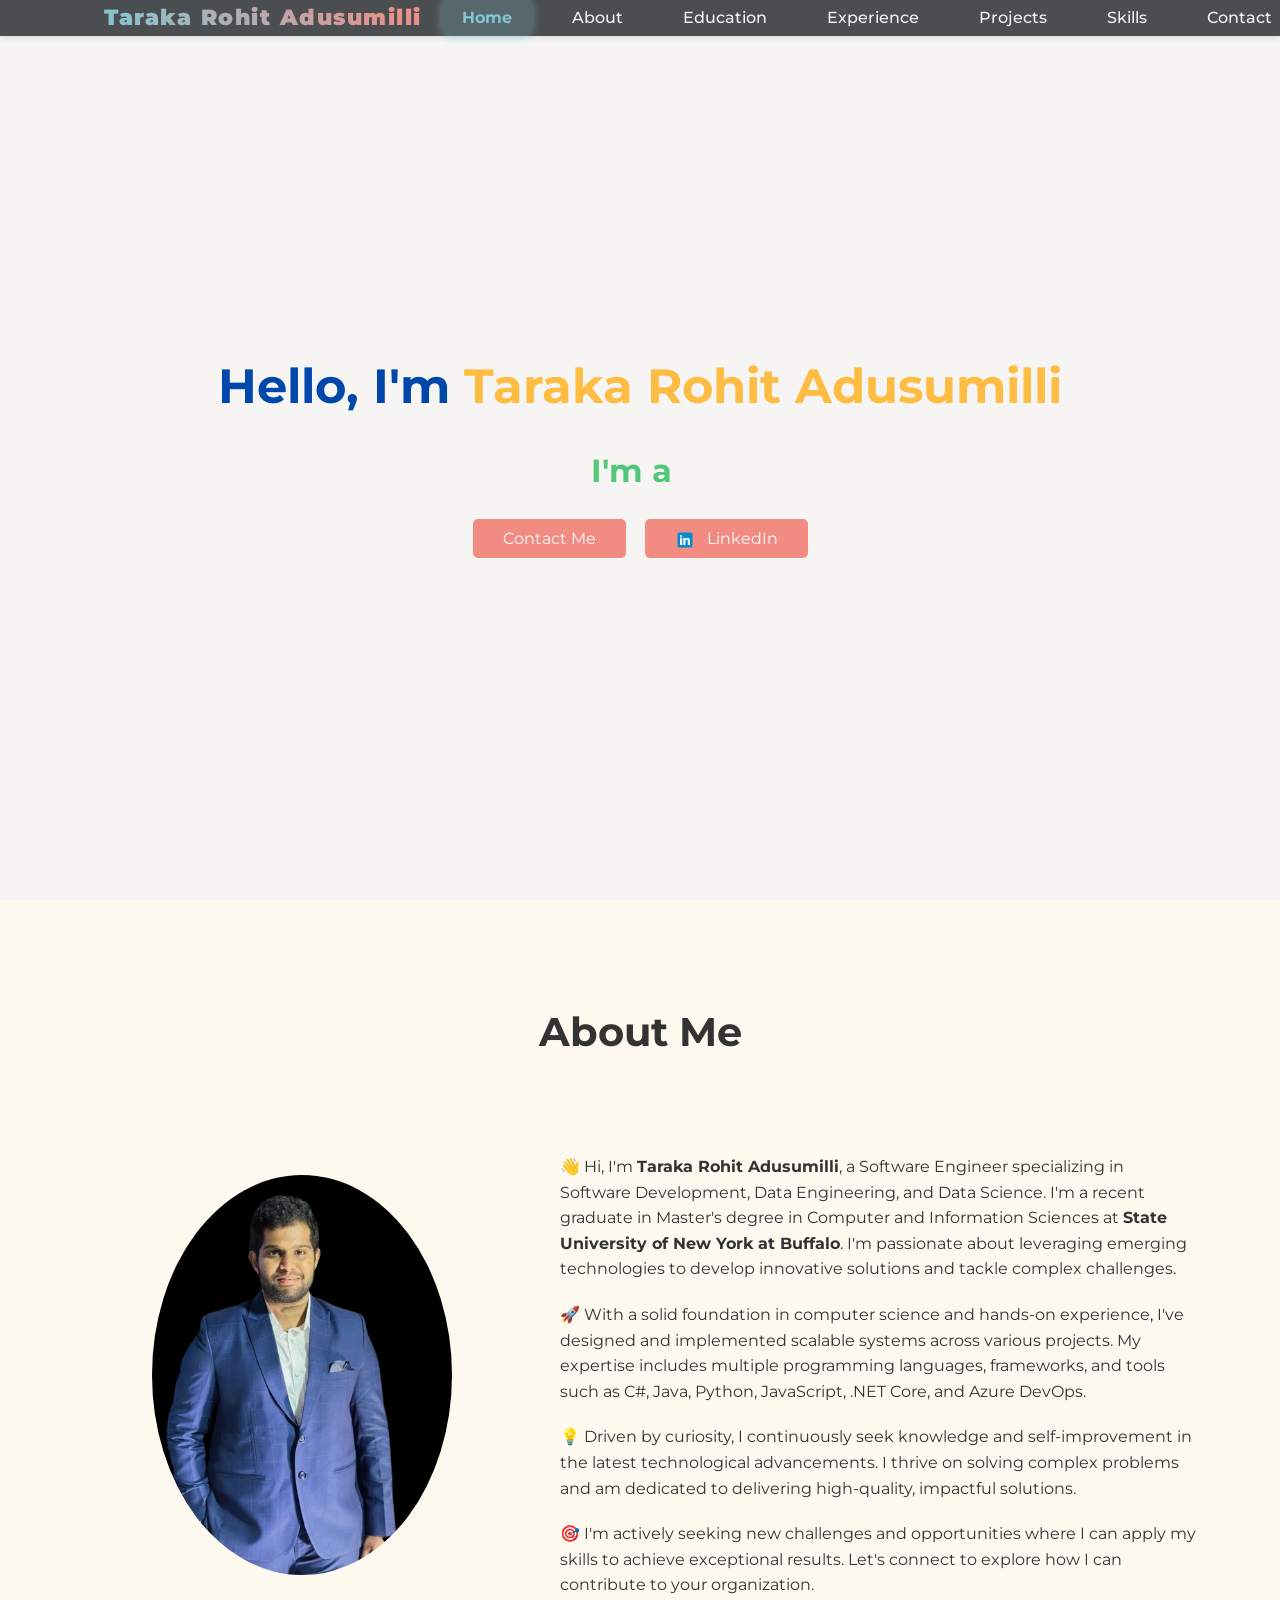
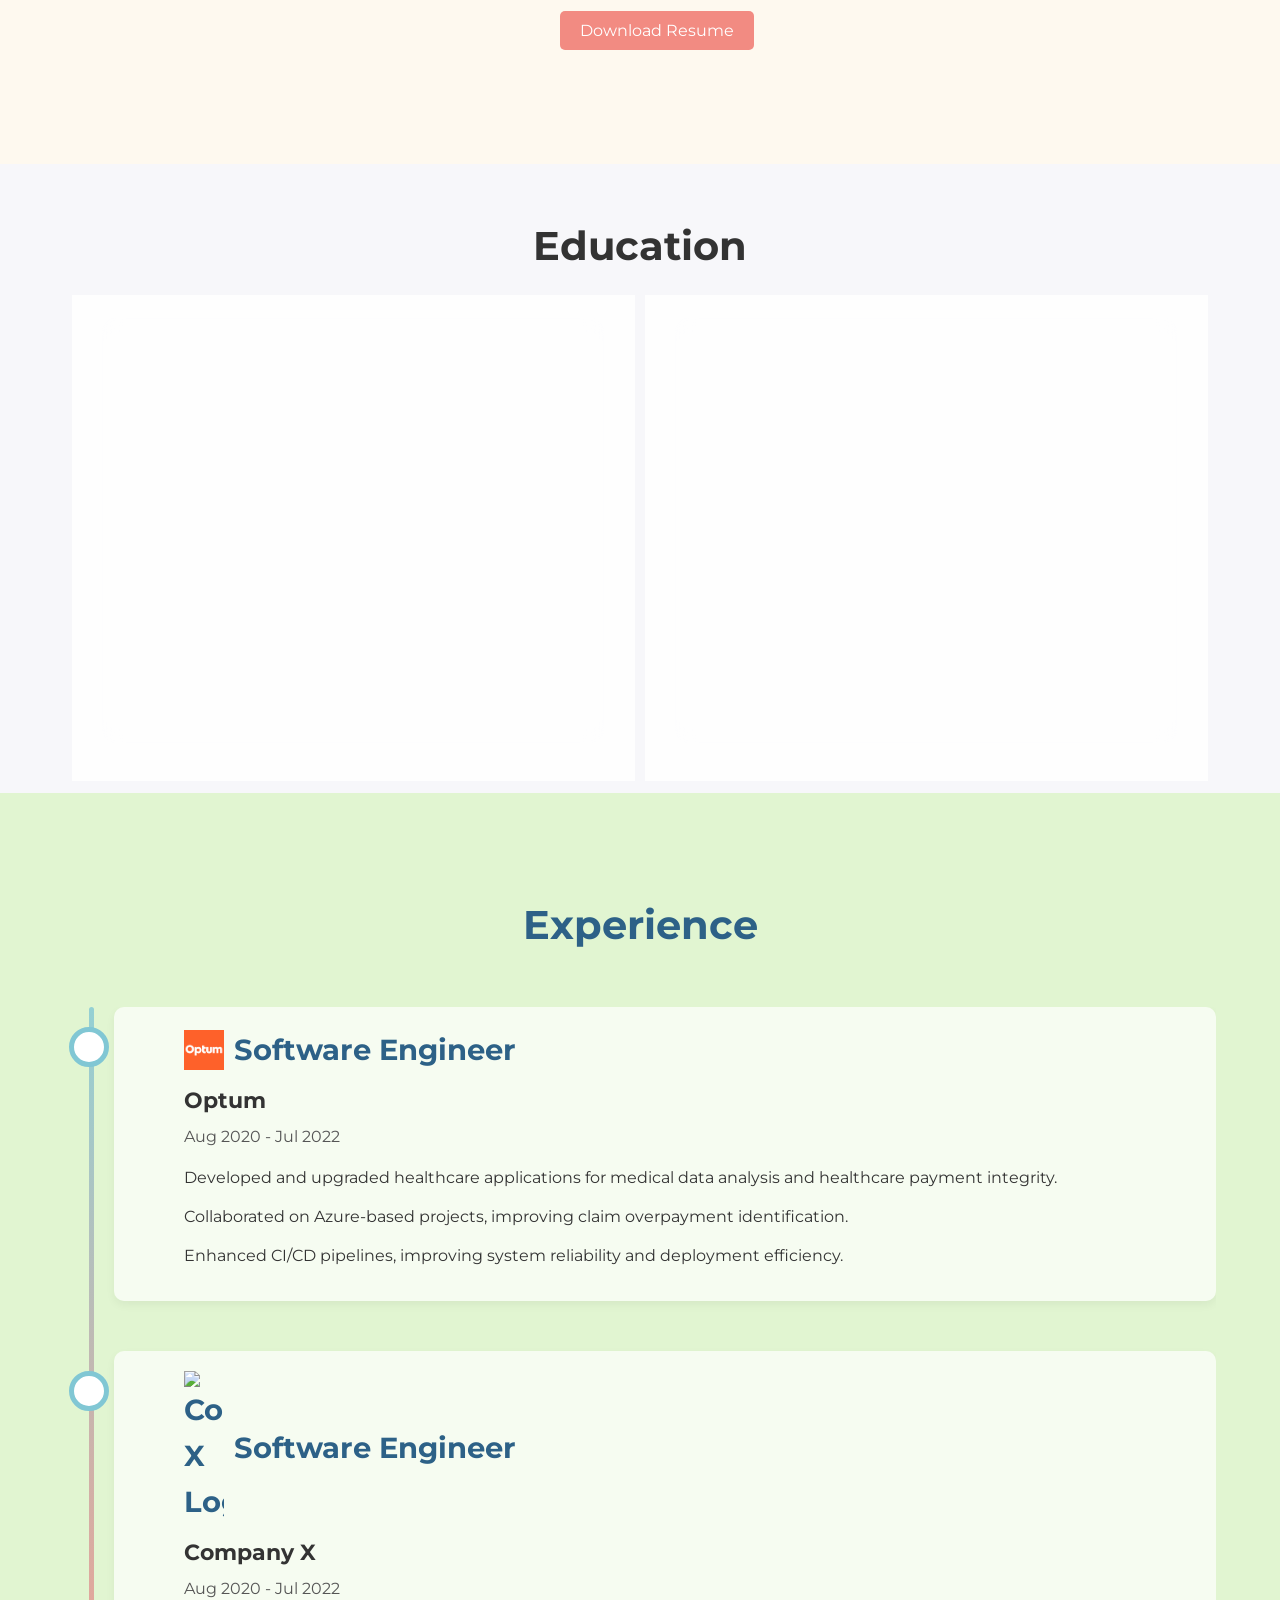
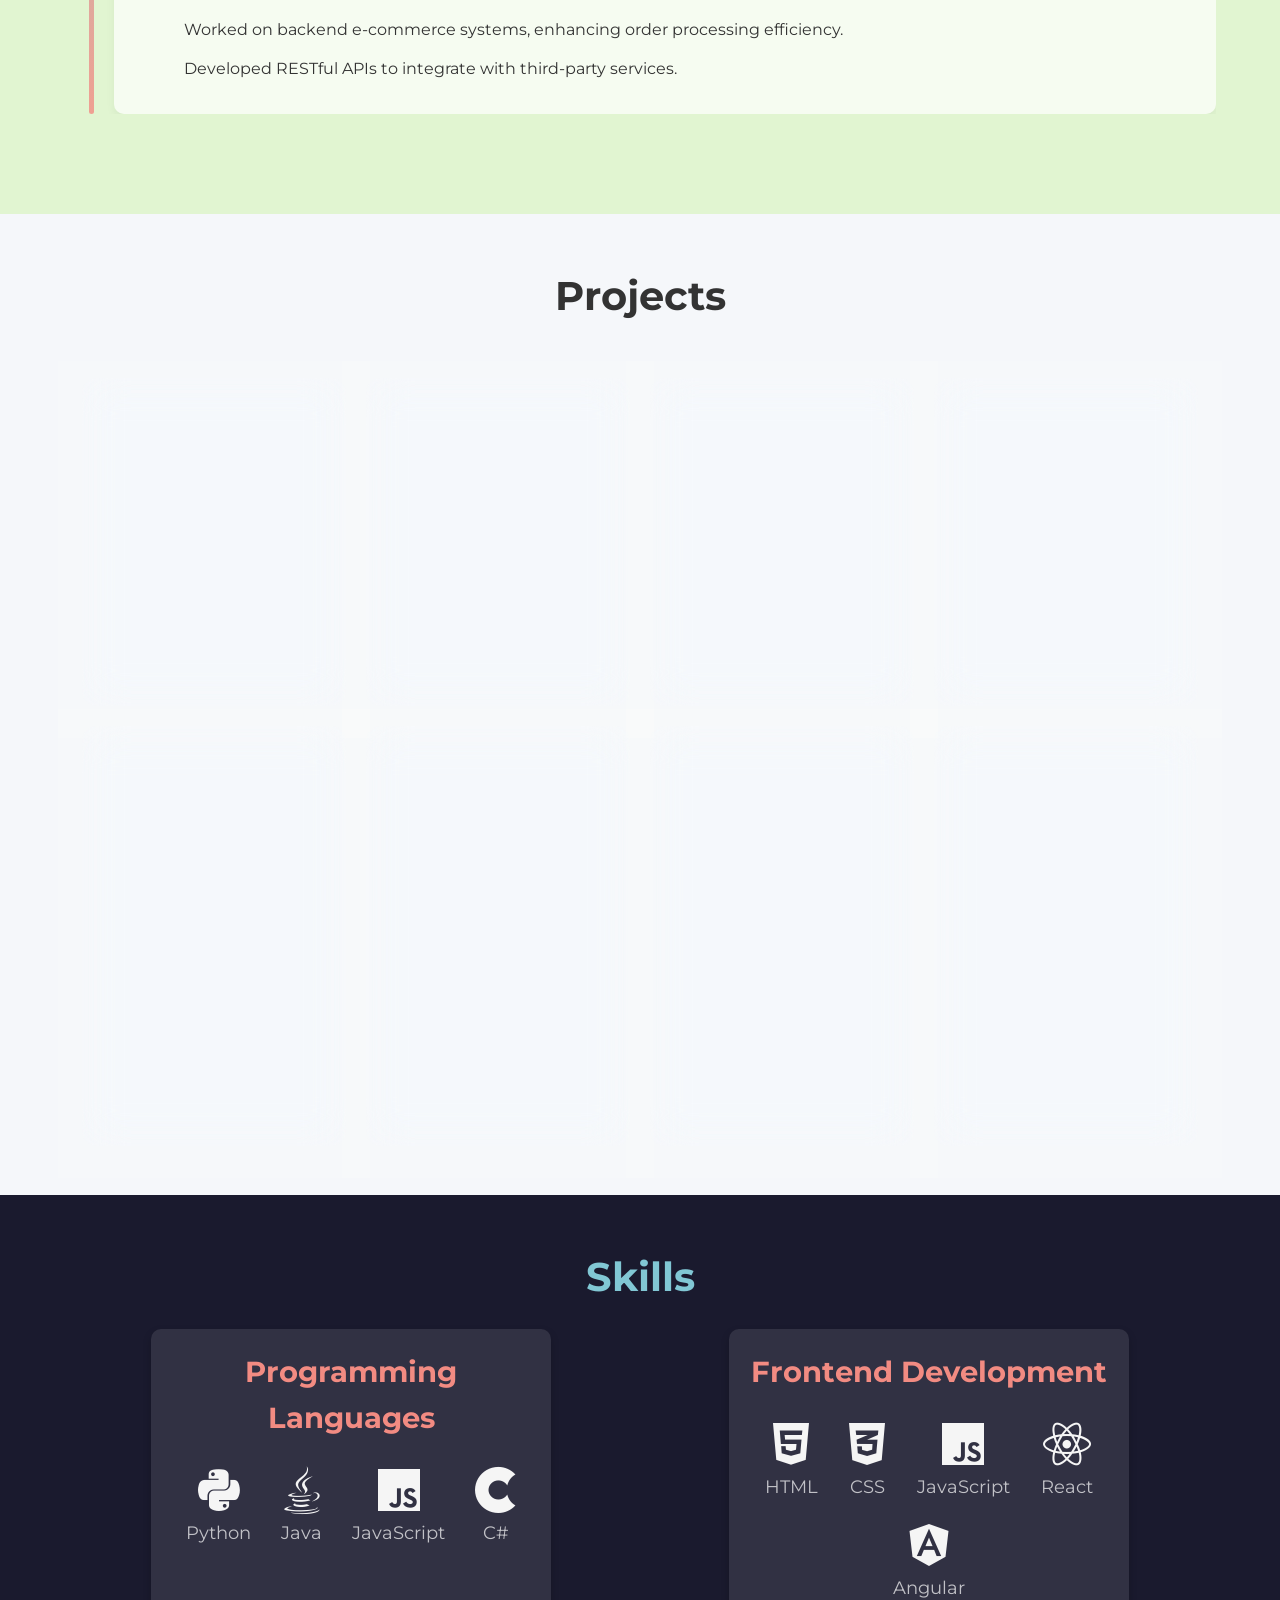
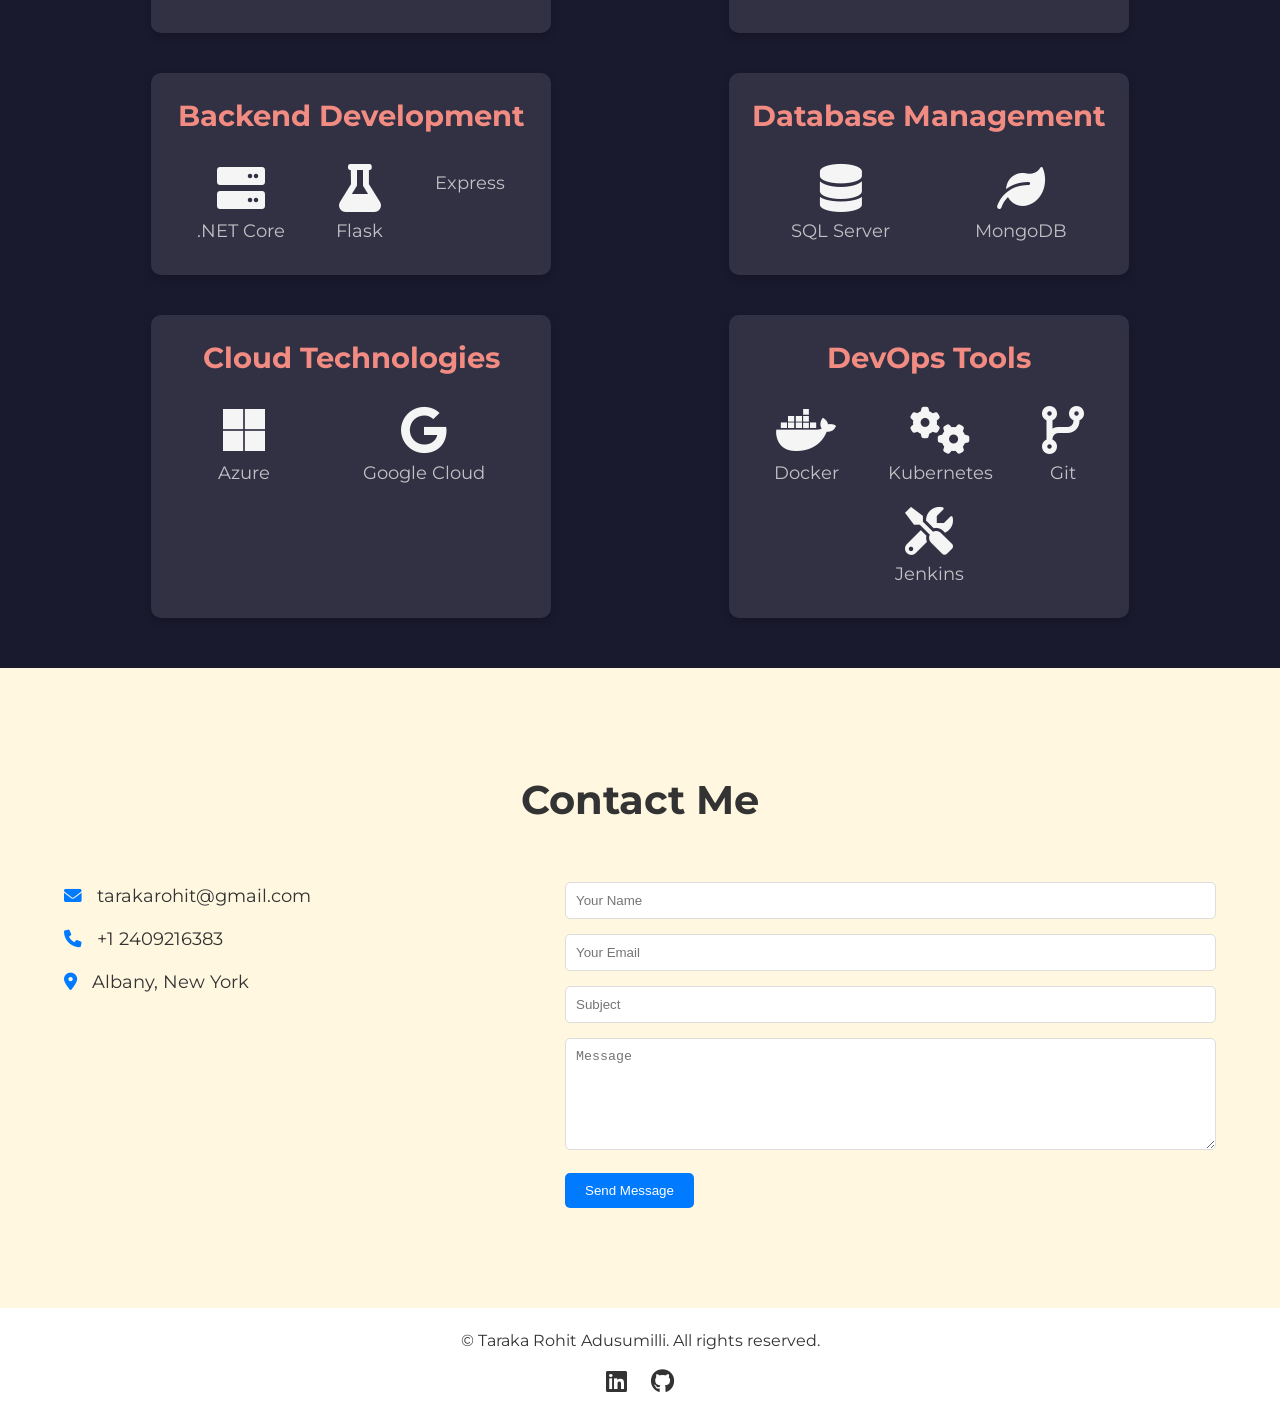
==== index.html @ ed46fe99 "Portfolio Initial Push Contains basic html, css, js files for static portfolio website." ====
<!DOCTYPE html>
<html lang="en">

<head>
    <meta charset="UTF-8">
    <link rel="icon" href="images/header.png" />
    <title>Taraka Rohit Adusumilli - Portfolio</title>
    <meta name="viewport" content="width=device-width, initial-scale=1.0">
    <!-- Google Fonts -->
    <link href="https://fonts.googleapis.com/css?family=Montserrat:400,500,700&display=swap" rel="stylesheet">
    <!-- Icons -->
    <link rel="stylesheet" href="https://cdnjs.cloudflare.com/ajax/libs/font-awesome/6.0.0/css/all.min.css">
    <!-- Custom CSS -->
    <link rel="stylesheet" href="css/styles.css">
</head>

<body>

    <!-- Navigation Bar -->
    <nav>
        <div class="container">
            <div class="logo">
                <a href="#">Taraka Rohit Adusumilli</a>
            </div>
            <ul class="nav-links">
                <li><a href="#hero">Home</a></li>
                <li><a href="#about">About</a></li>
                <li><a href="#education">Education</a></li> <!-- Added Education link -->
                <li><a href="#experience">Experience</a></li>
                <li><a href="#projects">Projects</a></li>
                <li><a href="#skills">Skills</a></li>
                <li><a href="#contact">Contact</a></li>
            </ul>
            <div class="burger">
                <div class="line1"></div>
                <div class="line2"></div>
                <div class="line3"></div>
            </div>
        </div>
    </nav>

    <!-- Hero Section -->
    <section id="hero">
        <div class="hero-container">
            <h1>Hello, I'm <span>Taraka Rohit Adusumilli</span></h1>
            <h2>I'm a <span class="typed-text"></span><span class="cursor">&nbsp;</span></h2>
            <a href="#contact" class="btn">Contact Me</a>
            <a href="https://www.linkedin.com/in/tarakarohit" target="_blank" class="btn linkedin-btn">
                <img src="images/linkedin.png" alt="LinkedIn" class="linkedin-logo"> LinkedIn
            </a>
        </div>
    </section>


    <!-- About Section -->
    <section id="about">
        <div class="container">
            <h3>About Me</h3>
            <div class="about-content">
                <div class="about-image">
                    <img src="images/me.png" alt="Your Photo">
                </div>
                <div class="about-text">
                    <p>
                    <p>
                        👋 Hi, I'm <strong>Taraka Rohit Adusumilli</strong>, a Software Engineer specializing in
                        Software Development, Data Engineering, and Data Science. I'm a recent graduate in Master's
                        degree in Computer and Information Sciences at <strong>State University of New York at
                            Buffalo</strong>. I'm passionate
                        about leveraging emerging technologies to develop innovative solutions and tackle complex
                        challenges.
                    </p>
                    <p>
                        🚀 With a solid foundation in computer science and hands-on experience, I've designed and
                        implemented scalable systems across various projects. My expertise includes multiple programming
                        languages, frameworks, and tools such as C#, Java, Python, JavaScript, .NET Core, and Azure
                        DevOps.
                    </p>
                    <p>
                        💡 Driven by curiosity, I continuously seek knowledge and self-improvement in the latest
                        technological advancements. I thrive on solving complex problems and am dedicated to delivering
                        high-quality, impactful solutions.
                    </p>
                    <p>
                        🎯 I'm actively seeking new challenges and opportunities where I can apply my skills to achieve
                        exceptional results. Let's connect to explore how I can contribute to your organization.
                    </p>
                    </p>
                    <a href="images/TRA_Resume.pdf" class="btn" download>Download Resume</a>
                </div>
            </div>
        </div>
    </section>



    <!-- Education Section -->
    <section id="education">
        <div class="container">
            <h3>Education</h3>
            <div class="education-grid">
                <!-- University at Buffalo -->
                <div class="education-item">
                    <img src="images/UB_logo.png" alt="University at Buffalo Logo" class="education-logo">
                    <div class="education-info">
                        <h4>Master of Science - MS, Computer and Information Science</h4>
                        <h5>University at Buffalo</h5>
                        <span class="education-date">Aug 2022 - Feb 2024</span>
                        <p>Grade: 3.52/4 CGPA</p>
                        <ul class="coursework">
                            <li>💻 Operating Systems</li>
                            <li>🔍 Algorithms Analysis and Design</li>
                            <li>📊 Information Retrieval</li>
                            <li>☁️ Data Intensive Computing</li>
                            <li>🔗 Blockchain Application Development</li>
                            <li>🤖 Machine Learning</li>
                        </ul>
                    </div>
                </div>

                <!-- Jawaharlal Nehru Technological University -->
                <div class="education-item">
                    <img src="images/JNTUH_logo.png" alt="JNTUH Logo" class="education-logo">
                    <div class="education-info">
                        <h4>Bachelor of Technology - BTech, Computer Science</h4>
                        <h5>Jawaharlal Nehru Technological University</h5>
                        <span class="education-date">2016 - 2020</span>
                        <p>Grade: 8.04/10 CGPA</p>
                        <ul class="coursework">
                            <li>💻 Computer Programming</li>
                            <li>🔄 Data Structures and Algorithms</li>
                            <li>🌐 Computer Networks</li>
                            <li>💾 Operating Systems</li>
                            <li>☁️ Cloud Application Development</li>
                            <li>🤖 Machine Learning</li>
                        </ul>
                    </div>
                </div>
            </div>
        </div>
    </section>



    <!-- Experience Section -->
    <section id="experience">
        <div class="container">
            <h3>Experience</h3>
            <div class="experience-timeline">
                <!-- Experience 1 -->
                <div class="experience-item">
                    <div class="experience-content">
                        <h4>
                            <img src="images/optum.png" alt="Optum Logo" class="company-logo"> Software Engineer
                        </h4>
                        <h5>Optum</h5>
                        <span class="date">Aug 2020 - Jul 2022</span>
                        <ul class="experience-details">
                            <li>Developed and upgraded healthcare applications for medical data analysis and healthcare
                                payment integrity.</li>
                            <li>Collaborated on Azure-based projects, improving claim overpayment identification.</li>
                            <li>Enhanced CI/CD pipelines, improving system reliability and deployment efficiency.</li>
                        </ul>
                    </div>
                </div>

                <!-- Experience 2 -->
                <div class="experience-item">
                    <div class="experience-content">
                        <h4>
                            <img src="path-to-companyx-logo.png" alt="Company X Logo" class="company-logo"> Software
                            Engineer
                        </h4>
                        <h5>Company X</h5>
                        <span class="date">Aug 2020 - Jul 2022</span>
                        <ul class="experience-details">
                            <li>Worked on backend e-commerce systems, enhancing order processing efficiency.</li>
                            <li>Developed RESTful APIs to integrate with third-party services.</li>
                        </ul>
                    </div>
                </div>

                <!-- Add more experience items as needed -->
            </div>
        </div>
    </section>







    <!-- Projects Section -->
    <section id="projects">
        <div class="container">
            <h3>Projects</h3>
            <div class="projects-grid">
                <!-- Project Card 1 -->
                <div class="project-card">
                    <div class="project-content">
                        <h4>Photo Editor Web Application</h4>
                        <p class="tech-stack">React · Django REST · Kubernetes · Image Processing</p>
                        <a href="#" class="btn read-more-btn" data-project="project1">Read More</a>
                    </div>
                </div>

                <!-- Project Card 2 -->
                <div class="project-card">
                    <div class="project-content">
                        <h4>US Accidents Dataset Analysis</h4>
                        <p class="tech-stack">Hadoop · MapReduce · Machine Learning · Data Analysis</p>
                        <a href="#" class="btn read-more-btn" data-project="project2">Read More</a>
                    </div>
                </div>

                <!-- Project Card 3 -->
                <div class="project-card">
                    <div class="project-content">
                        <h4>Trademark Secure</h4>
                        <p class="tech-stack">Solidity · Ethereum · Blockchain · MongoDB</p>
                        <a href="#" class="btn read-more-btn" data-project="project3">Read More</a>
                    </div>
                </div>

                <!-- Project Card 4 -->
                <div class="project-card">
                    <div class="project-content">
                        <h4>Load It Up E-commerce Store</h4>
                        <p class="tech-stack">Angular · Django · PostgreSQL · Full-Stack</p>
                        <a href="#" class="btn read-more-btn" data-project="project4">Read More</a>
                    </div>
                </div>

                <!-- Project Card 5 -->
                <div class="project-card">
                    <div class="project-content">
                        <h4>Pintos Operating System Enhancment</h4>
                        <p class="tech-stack">C/C++ · Unix · Priority Scheduling · Threads</p>
                        <a href="#" class="btn read-more-btn" data-project="project5">Read More</a>
                    </div>
                </div>

                <!-- Project Card 6 -->
                <div class="project-card">
                    <div class="project-content">
                        <h4>Multi Topic Information Retrieval Chat Bot</h4>
                        <p class="tech-stack">NLP · Machine Learning · Apache Solr · GCP</p>
                        <a href="#" class="btn read-more-btn" data-project="project6">Read More</a>
                    </div>
                </div>

                <!-- Project Card 7 -->
                <div class="project-card">
                    <div class="project-content">
                        <h4>Prediction of Lung Disease (Pneumonia) using Deep Learning</h4>
                        <p class="tech-stack">Machine Learning · Python · VGG 16 · Tensorflow</p>
                        <a href="#" class="btn read-more-btn" data-project="project7">Read More</a>
                    </div>
                </div>

                <!-- Project Card 8 -->
                <div class="project-card">
                    <div class="project-content">
                        <h4>Smart Door Unlocking System Using Googele Assistant</h4>
                        <p class="tech-stack">IoT · Node MCU · Home Automation · Microcontroller</p>
                        <a href="#" class="btn read-more-btn" data-project="project8">Read More</a>
                    </div>
                </div>

                <!-- Add more project cards as needed -->
            </div>
        </div>
    </section>

    <!-- Modal Section -->
    <div id="modal-container">
        <!-- Modal for Project 1 -->
        <div class="modal" id="project1">
            <div class="modal-content">
                <span class="close-btn">&times;</span>
                <h2>Photo Editor Web Application</h2>
                <p><strong>Duration:</strong> August 2023 - December 2023<br>
                    <strong>Associated with:</strong> University at Buffalo
                </p>

                <h3>Project Overview</h3>
                <p>The Photo Editor Web Application is a comprehensive, user-focused platform designed for digital image
                    enhancement and manipulation. This web-based tool caters to a wide range of users, including amateur
                    photographers, professional designers, students, and businesses, offering powerful editing
                    capabilities that
                    fit various needs.</p>

                <h3>Key Features:</h3>
                <ul>
                    <li><strong>🛂 Advanced Passport Photo Creation:</strong> A standout feature that includes an option
                        to toggle
                        'apply white background' for official photo standards. It supports multiple country-specific
                        image
                        cropping and formatting requirements.</li>

                    <li><strong>🛠️ Editing Tools:</strong> A wide selection of image editing tools including cropping,
                        resizing,
                        noise reduction, collage creation, mosaic design, and brightness/contrast adjustments.</li>

                    <li><strong>📁 Image Format Support:</strong> The platform supports popular image formats like JPEG
                        and PNG,
                        ensuring compatibility for diverse file types.</li>

                    <li><strong>🗜️ Compression Features:</strong> Compresses both images and videos to optimize file
                        sizes for
                        effective storage and sharing.</li>

                    <li><strong>🖥️ User-Friendly Interface:</strong> A clean and intuitive interface that enables
                        seamless
                        navigation and use of the editing tools, accessible to both beginners and advanced users.</li>

                    <li><strong>💾 Output Options:</strong> Users can save edited images in multiple file formats for
                        diverse use
                        cases.</li>
                </ul>

                <h3>Tech Stack:</h3>
                <ul>
                    <li><strong>Frontend:</strong> Developed using the React framework for a dynamic and responsive user
                        interface.</li>
                    <li><strong>Backend:</strong> Django API microservices deployed on a Kubernetes Cluster hosted at
                        the
                        University at Buffalo, designed to break down a legacy monolithic system.</li>
                </ul>

                <h3>Unique Points:</h3>
                <ul>
                    <li><strong>Innovative Features:</strong> Key features such as passport photo creation and mosaic
                        design
                        distinguish this application from others in the market.</li>

                    <li><strong>All-in-One Solution:</strong> The application offers a comprehensive suite of tools in a
                        single
                        platform for image editing and optimization.</li>

                    <li><strong>Privacy-Focused Design:</strong> No account creation required, and zero data storage,
                        ensuring users
                        can enjoy the application without privacy concerns.</li>
                </ul>
            </div>
        </div>
    </div>


    <!-- Modal for Project 2 -->
    <div class="modal" id="project2">
        <div class="modal-content">
            <span class="close-btn">&times;</span>
            <h2>US Accidents Dataset Analysis and Big Data Exploration</h2>
            <p><strong>Duration:</strong> May 2023 - August 2023<br>
                <strong>Associated with:</strong> University at Buffalo
            </p>

            <h3>Project Overview</h3>
            <p>This project focused on an extensive analysis of the US Accidents Dataset, comprising three phases that
                highlighted our proficiency in data analysis, predictive modeling, and big data technologies. We
                explored accident trends, identified key contributing factors, and built machine learning models to
                predict accident severity.</p>

            <h3>Phases and Key Insights:</h3>
            <ul>
                <li><strong>🧹 Phase 1 - Data Cleaning & Preprocessing:</strong>
                    Handled missing data, formatted the dataset, and prepped it for the subsequent analysis phases.</li>

                <li><strong>📊 Phase 2 - Exploratory Data Analysis & ML Predictive Models:</strong>
                    Conducted a comprehensive exploratory data analysis to uncover patterns and relationships. Various
                    machine learning algorithms were used to predict accident severity, identifying critical factors
                    that impact severity. The most effective models were selected based on performance.</li>

                <li><strong>🐘 Phase 3 - Big Data Analysis Using Hadoop & MapReduce:</strong>
                    Delved into big data processing using Hadoop and MapReduce to better understand their efficiency in
                    large-scale data operations. This phase provided valuable insights into how big data frameworks can
                    be applied in real-world problem-solving.</li>
            </ul>

            <h3>Skills and Tools Used:</h3>
            <ul>
                <li><strong>Data Cleaning & Preprocessing</strong></li>
                <li><strong>Exploratory Data Analysis (EDA)</strong></li>
                <li><strong>Machine Learning & Predictive Modeling</strong></li>
                <li><strong>Hadoop & MapReduce</strong></li>
                <li><strong>Big Data Analytics</strong></li>
                <li><strong>Statistical Analysis & Data Visualization</strong></li>
                <li><strong>Problem Solving in Big Data Contexts</strong></li>
            </ul>

            <h3>Takeaways:</h3>
            <p>This project sharpened our data science and big data processing skills, giving us hands-on experience
                with the challenges and opportunities involved in handling large datasets. The use of machine learning
                models to predict accident severity offered practical insights into how data-driven decisions can
                improve real-world systems.</p>
        </div>
    </div>


    <!-- Modal for Project 3 -->
    <div class="modal" id="project3">
        <div class="modal-content">
            <span class="close-btn">&times;</span>
            <h2>TrademarkSecure - Decentralized Trademark Management Platform</h2>
            <p><strong>Duration:</strong> Jan 2023 - May 2023<br>
                <strong>Associated with:</strong> University at Buffalo
            </p>

            <h3>Project Overview</h3>
            <p>TrademarkSecure is a pioneering blockchain-based platform that addresses traditional trademark management
                challenges by enhancing transparency, trust, and the protection of intellectual property rights. The
                platform leverages non-fungible tokens (NFTs) to represent trademarks, providing a decentralized
                solution for creators, businesses, and stakeholders across various industries.</p>

            <h3>Key Offerings</h3>
            <ul>
                <li><strong>🔍 Transparent and immutable records:</strong> The platform provides clear, unchangeable
                    records of transactions and ownership details.</li>
                <li><strong>⛓️ Decentralized ownership with NFTs:</strong> Ownership of trademarks is securely
                    represented using tamper-proof NFTs, ensuring the authenticity and legitimacy of trademarks.</li>
                <li><strong>⚙️ Streamlined trademark processes:</strong> Trademark registration, transfer, and updates
                    are made efficient through the platform’s blockchain-based processes.</li>
                <li><strong>🌐 Cross-platform compatibility:</strong> The platform supports management of trademarked
                    NFTs across multiple platforms.</li>
                <li><strong>🌍 Global accessibility:</strong> Borderless and accessible trademark management from
                    anywhere in the world.</li>
                <li><strong>💼 Ethereum Smart Contracts:</strong> The platform utilizes Ethereum blockchain smart
                    contracts to securely manage trademark registrations, transfers, and updates as unique NFTs.</li>
            </ul>

            <h3>Unique Value Proposition</h3>
            <p>TrademarkSecure offers a reliable and efficient solution to safeguard intellectual property rights,
                especially in the digital era. This solution has promising applications in various fields, including
                digital media, virtual goods, and the rapidly evolving crypto-assets industry.</p>

            <h3>Skills and Tools Used</h3>
            <ul>
                <li><strong>Sepolia Test Net</strong></li>
                <li><strong>Solidity</strong></li>
                <li><strong>Smart Contracts</strong></li>
                <li><strong>Ganache</strong></li>
                <li><strong>Node.js</strong></li>
                <li><strong>MongoDB</strong></li>
                <li><strong>Google Cloud Platform (GCP)</strong></li>
                <li><strong>Infura</strong></li>
                <li><strong>MetaMask</strong></li>
            </ul>

            <h3>Project Video</h3>
            <p>Watch the project demo video <a href="https://www.youtube.com/watch?v=nc5cePdc12s"
                    target="_blank">here</a>.</p>
        </div>
    </div>


    <!-- Modal for Project 4 -->
    <div class="modal" id="project4">
        <div class="modal-content">
            <span class="close-btn">&times;</span>
            <h2>Load It Up E-commerce Store</h2>
            <p><strong>Duration:</strong> Aug 2022 - Dec 2022<br>
                <strong>Associated with:</strong> University at Buffalo
            </p>

            <h3>Project Overview</h3>
            <p>The "Load It Up E-commerce Store" is a comprehensive full-stack web application developed as a platform
                for an e-commerce store with unique selling propositions. The platform supports a wide array of
                functionalities that are pivotal to the success of an e-commerce business, such as product management,
                customer handling, orders, and subscriptions.</p>

            <h3>Technologies Used</h3>
            <ul>
                <li><strong>HTML, CSS, JS</strong> for frontend design and structure</li>
                <li><strong>Angular</strong> for a dynamic and responsive user interface</li>
                <li><strong>Django</strong> for backend operations and handling requests</li>
                <li><strong>PostgreSQL</strong> for managing complex database schemas</li>
            </ul>

            <h3>Objective</h3>
            <p>The primary goal of this project was to develop a robust, scalable full-stack platform that could support
                both traditional product selling and subscription-based software sales, while also offering multilingual
                support to enhance global accessibility.</p>

            <h3>Roles and Responsibilities</h3>
            <ul>
                <li>Designed and implemented the platform’s frontend using <strong>HTML, CSS, JS, and Angular</strong>,
                    ensuring a smooth user experience.</li>
                <li>Developed and maintained <strong>complex PostgreSQL database schemas</strong> to manage entities
                    such as customers, administrators, products, sellers, orders, and subscriptions.</li>
                <li>Applied <strong>Boyce-Codd Normal Form (BCNF)</strong> to eliminate data redundancy and ensure the
                    integrity of data.</li>
                <li>Implemented <strong>constraints and triggers</strong> for responsive and efficient database
                    operations.</li>
                <li>Enabled administrative management for updates, triggers, and stored procedures to guarantee the
                    smooth operation of the platform.</li>
            </ul>

            <h3>Unique Features</h3>
            <ul>
                <li><strong>Multilingual Product Descriptions:</strong> Implemented a feature that allows product
                    descriptions to be translated into multiple languages, improving accessibility for non-English
                    speaking customers.</li>
                <li><strong>Hybrid Selling Model:</strong> Introduced both traditional product sales and
                    subscription-based models for software products, catering to a variety of customer needs.</li>
            </ul>

            <h3>Key Achievements</h3>
            <ul>
                <li>Successfully integrated a <strong>translation feature</strong> that enhanced user experience for
                    customers from different linguistic backgrounds.</li>
                <li>Pioneered a <strong>subscription model</strong> for software products, offering users the
                    flexibility of subscriptions alongside traditional outright purchases.</li>
            </ul>

            <h3>Skills Gained</h3>
            <ul>
                <li><strong>Front-End Development</strong></li>
                <li><strong>Back-End Web Development</strong></li>
                <li><strong>Database Management System (DBMS)</strong></li>
                <li><strong>PostgreSQL</strong></li>
                <li><strong>Django</strong></li>
                <li><strong>Full-Stack Development</strong></li>
                <li><strong>E-commerce Platform</strong></li>
                <li><strong>AngularJS</strong></li>
            </ul>
        </div>
    </div>

    <!-- Modal for Project 5 -->
    <div class="modal" id="project5">
        <div class="modal-content">
            <span class="close-btn">&times;</span>
            <h2>Pintos Operating System Enhancement</h2>
            <p><strong>Duration:</strong> Aug 2022 - Dec 2022<br>
                <strong>Associated with:</strong> University at Buffalo
            </p>

            <h3>Project Overview</h3>
            <p>This project focused on enhancing the Pintos Operating System, originally developed by Stanford
                University. The enhancements involved designing and implementing core features that improved the
                system’s efficiency and handling of resources, providing valuable experience in operating system design
                and implementation.</p>

            <h3>Key Contributions</h3>
            <ul>
                <li><strong>⏰ Alarm Clock Function:</strong> Designed and implemented an alarm clock feature that allows
                    threads to sleep without resorting to busy waiting. This enhancement significantly improved resource
                    utilization and system responsiveness.</li>
                <li><strong>🎚️ Priority Scheduler with Nested Priority Donation:</strong> Developed a priority
                    scheduler that included nested priority donation to manage priority inversion. This ensured that
                    higher-priority threads received resources in a timely manner, enhancing the overall system
                    performance.</li>
            </ul>

            <h3>Skills Gained</h3>
            <ul>
                <li><strong>Operating Systems Development</strong></li>
                <li><strong>C Programming</strong></li>
                <li><strong>Concurrency</strong></li>
                <li><strong>Synchronization</strong></li>
                <li><strong>Resource Management</strong></li>
                <li><strong>Priority Scheduling</strong></li>
                <li><strong>Pintos OS</strong></li>
                <li><strong>Thread Management</strong></li>
                <li><strong>Problem Solving in Low-Level Programming</strong></li>
                <li><strong>Nested Priority Donation</strong></li>
                <li><strong>Systems Programming</strong></li>
            </ul>
        </div>
    </div>


    <!-- Modal for Project 6 -->
    <div class="modal" id="project6">
        <div class="modal-content">
            <span class="close-btn">&times;</span>
            <h2>Multi-Topic Information Retrieval Chat Bot</h2>
            <p><strong>Duration:</strong> Aug 2022 - Dec 2022<br>
                <strong>Associated with:</strong> University at Buffalo
            </p>

            <h3>Project Overview</h3>
            <p>This project involved the development of a multi-topic chatbot capable of responding to user queries
                across five distinct topics: Politics, Environment, Technology, Healthcare, and Education. Additionally,
                the chatbot could engage in casual conversations, offering a versatile tool for information retrieval.
            </p>

            <h3>Key Project Aspects</h3>
            <ul>
                <li><strong>📊 Data Collection:</strong> Employed Pysolr to scrape Reddit submissions and comments to
                    create a rich dataset for the five target topics. A secondary dataset was also created for chit-chat
                    functionality.</li>
                <li><strong>🔎 Indexing:</strong> Indexed the datasets using Apache Solr, creating two unique cores.
                    Optimization involved adjusting the Okapi BM25 model parameters for improved search performance.
                </li>
                <li><strong>🏷️ Classification:</strong> Developed a Logistic Regression model for query classification,
                    ensuring that queries were routed to the appropriate Solr index based on their content.</li>
                <li><strong>🔄 Query Processing:</strong> Implemented a relevancy score mechanism to handle potential
                    classification errors and improve overall response accuracy.</li>
                <li><strong>🔍 Faceted Search:</strong> Introduced faceted search functionality for filtering results,
                    enhancing the user experience.</li>
                <li><strong>🛠️ Post Processing:</strong> Incorporated text processing methods to remove offensive
                    language before displaying responses to the user.</li>
                <li><strong>🖥️ Backend & Frontend:</strong> Developed the backend with Flask to manage requests,
                    connect to Solr, and process predictions. Built a user-friendly chatbot interface for frontend
                    interaction.</li>
                <li><strong>📈 Performance Analysis:</strong> Created dynamic graphs to evaluate and monitor the
                    chatbot’s performance in real-time.</li>
            </ul>

            <h3>Skills Utilized</h3>
            <ul>
                <li><strong>Natural Language Processing (NLP)</strong></li>
                <li><strong>Data Collection and Scraping</strong></li>
                <li><strong>Machine Learning</strong></li>
                <li><strong>Apache Solr</strong></li>
                <li><strong>Text Classification</strong></li>
                <li><strong>Query Processing and Optimization</strong></li>
                <li><strong>Faceted Search Implementation</strong></li>
                <li><strong>Python Programming</strong></li>
                <li><strong>Flask</strong></li>
                <li><strong>Frontend Development</strong></li>
                <li><strong>Data Visualization</strong></li>
                <li><strong>Text Processing</strong></li>
                <li><strong>Google Cloud Platform (GCP)</strong></li>
            </ul>

            <h3>Project Video</h3>
            <p>Watch the project demo video: <a href="https://www.youtube.com/watch?v=xveNI3PYCkc"
                    target="_blank">Project Video</a></p>
        </div>
    </div>

    <!-- Modal for Project 7 -->
    <div class="modal" id="project7">
        <div class="modal-content">
            <span class="close-btn">&times;</span>
            <h2>Prediction of Lung Disease (Pneumonia) Using Deep Learning</h2>
            <p><strong>Duration:</strong> Jan 2020 - Jun 2020<br>
                <strong>Associated with:</strong> Jawaharlal Nehru Technological University
            </p>

            <h3>Project Overview</h3>
            <p>This project focused on leveraging deep learning techniques to predict pneumonia, a severe lung disease,
                by analyzing over 10,000 chest radiographs. The goal was to enhance medical diagnostics through
                AI-driven image analysis, providing a faster and more accurate detection system for pneumonia.</p>

            <h3>Key Project Aspects</h3>
            <ul>
                <li><strong>💡 Utilized Deep Learning:</strong> Employed a deep learning approach to analyze
                    radiographic images, significantly improving the speed and accuracy of pneumonia detection.</li>
                <li><strong>🏥 Built a Neural Network:</strong> Developed a deep neural model using the VGG 16 Transfer
                    Learning Framework, achieving an impressive 85% prediction accuracy for pneumonia diagnosis.</li>
                <li><strong>📄 Research Publication:</strong> Successfully published a research paper based on the
                    project's findings, highlighting the potential of AI applications in medical imaging and
                    diagnostics.</li>
            </ul>

            <h3>Skills Utilized</h3>
            <ul>
                <li><strong>Deep Learning</strong></li>
                <li><strong>Machine Learning</strong></li>
                <li><strong>VGG 16 Transfer Learning Framework</strong></li>
                <li><strong>Image Processing</strong></li>
                <li><strong>Data Analysis</strong></li>
                <li><strong>Python Programming</strong></li>
                <li><strong>TensorFlow</strong></li>
                <li><strong>Keras</strong></li>
                <li><strong>Accuracy Optimization</strong></li>
            </ul>
        </div>
    </div>

    <!-- Modal for Project 8 -->
    <div class="modal" id="project8">
        <div class="modal-content">
            <span class="close-btn">&times;</span>
            <h2>Smart Door Unlocking System Using Google Assistant</h2>
            <p><strong>Duration:</strong> Jan 2019 - Jun 2019<br>
                <strong>Associated with:</strong> Jawaharlal Nehru Technological University
            </p>

            <h3>Project Overview</h3>
            <p>This project focused on leveraging IoT technologies to develop a secure and smart door unlocking system
                that can be controlled via Google Assistant. The solution enhances home security by enabling the opening
                and closing of doors through voice commands, adding both convenience and safety.</p>

            <h3>Key Project Aspects</h3>
            <ul>
                <li><strong>🔒 IoT-based Security:</strong> Implemented a secure system for door unlocking using IoT
                    principles and Google Assistant integration.</li>
                <li><strong>🛠️ Node MCU & Open-source IoT Platform:</strong> Utilized Node MCU, embedded with a Wi-Fi
                    module, and an open-source IoT platform for seamless integration.</li>
                <li><strong>🏠 Voice Assistant Control:</strong> Demonstrated the opening and closing of a door using
                    voice commands through Google Assistant, offering a user-friendly interface for home automation.
                </li>
            </ul>

            <h3>Skills Utilized</h3>
            <ul>
                <li><strong>Internet of Things (IoT)</strong></li>
                <li><strong>Node MCU</strong></li>
                <li><strong>Embedded Systems</strong></li>
                <li><strong>Home Automation</strong></li>
                <li><strong>Hardware-Software Integration</strong></li>
                <li><strong>Microcontroller Programming</strong></li>
            </ul>
        </div>
    </div>





    <!-- Add more modals as needed -->
    </div>


    <!-- Skills Section -->
    <section id="skills">
        <div class="container">
            <h3>Skills</h3>
            <div class="skills-grid">
                <!-- Skill Group: Programming Languages -->
                <div class="skill-card">
                    <h4>Programming Languages</h4>
                    <div class="skills-icons">
                        <div class="skill-icon"><i class="fab fa-python"></i><span>Python</span></div>
                        <div class="skill-icon"><i class="fab fa-java"></i><span>Java</span></div>
                        <div class="skill-icon"><i class="fab fa-js"></i><span>JavaScript</span></div>
                        <div class="skill-icon"><i class="fab fa-cuttlefish"></i><span>C#</span></div>
                    </div>
                </div>

                <!-- Skill Group: Frontend Development -->
                <div class="skill-card">
                    <h4>Frontend Development</h4>
                    <div class="skills-icons">
                        <div class="skill-icon"><i class="fab fa-html5"></i><span>HTML</span></div>
                        <div class="skill-icon"><i class="fab fa-css3-alt"></i><span>CSS</span></div>
                        <div class="skill-icon"><i class="fab fa-js"></i><span>JavaScript</span></div>
                        <div class="skill-icon"><i class="fab fa-react"></i><span>React</span></div>
                        <div class="skill-icon"><i class="fab fa-angular"></i><span>Angular</span></div>
                    </div>
                </div>

                <!-- Skill Group: Backend Development -->
                <div class="skill-card">
                    <h4>Backend Development</h4>
                    <div class="skills-icons">
                        <div class="skill-icon"><i class="fas fa-server"></i><span>.NET Core</span></div>
                        <div class="skill-icon"><i class="fas fa-flask"></i><span>Flask</span></div>
                        <div class="skill-icon"><i class="fas fa-express"></i><span>Express</span></div>
                    </div>
                </div>

                <!-- Skill Group: Database Management -->
                <div class="skill-card">
                    <h4>Database Management</h4>
                    <div class="skills-icons">
                        <div class="skill-icon"><i class="fas fa-database"></i><span>SQL Server</span></div>
                        <div class="skill-icon"><i class="fas fa-leaf"></i><span>MongoDB</span></div>
                    </div>
                </div>

                <!-- Skill Group: Cloud Technologies -->
                <div class="skill-card">
                    <h4>Cloud Technologies</h4>
                    <div class="skills-icons">
                        <div class="skill-icon"><i class="fab fa-microsoft"></i><span>Azure</span></div>
                        <div class="skill-icon"><i class="fab fa-google"></i><span>Google Cloud</span></div>
                    </div>
                </div>

                <!-- Skill Group: DevOps Tools -->
                <div class="skill-card">
                    <h4>DevOps Tools</h4>
                    <div class="skills-icons">
                        <div class="skill-icon"><i class="fab fa-docker"></i><span>Docker</span></div>
                        <div class="skill-icon"><i class="fas fa-cogs"></i><span>Kubernetes</span></div>
                        <div class="skill-icon"><i class="fas fa-code-branch"></i><span>Git</span></div>
                        <div class="skill-icon"><i class="fas fa-tools"></i><span>Jenkins</span></div>
                    </div>
                </div>

                <!-- Add more groups as needed -->
            </div>
        </div>
    </section>



    <!-- Contact Section -->
    <section id="contact">
        <div class="container">
            <h3>Contact Me</h3>
            <div class="contact-content">
                <div class="contact-info">
                    <p><i class="fas fa-envelope"></i> tarakarohit@gmail.com</p>
                    <p><i class="fas fa-phone"></i> +1 2409216383</p>
                    <p><i class="fas fa-map-marker-alt"></i> Albany, New York</p>
                </div>
                <form action="https://formspree.io/f/mjkbdqve" method="POST" class="contact-form">
                    <input type="text" name="name" placeholder="Your Name" required>
                    <input type="email" name="email" placeholder="Your Email" required>
                    <input type="text" name="subject" placeholder="Subject">
                    <textarea name="message" rows="6" placeholder="Message" required></textarea>
                    <button type="submit" class="btn">Send Message</button>
                </form>
            </div>
        </div>
    </section>


    <!-- Footer -->
    <footer>
        <div class="container">
            <p>&copy; <!-- Current Year --> Taraka Rohit Adusumilli. All rights reserved.</p>
            <div class="social-links">
                <a href="https://www.linkedin.com/in/tarakarohit/" target="_blank"><i class="fab fa-linkedin"></i></a>
                <a href="https://github.com/rohitgithub98" target="_blank"><i class="fab fa-github"></i></a>
                <!-- Add more social links as needed -->
            </div>
        </div>
    </footer>

    <!-- JavaScript -->
    <script src="js/script.js"></script>
</body>

</html>
---- css/styles.css ----
/* styles.css */

/* Reset Styles */
* {
    margin: 0;
    padding: 0;
    box-sizing: border-box;
}

/* Global Styles */
body {
    font-family: 'Montserrat', sans-serif;
    color: #333333;
    line-height: 1.6;
    background-color: #f6f5f3;
}

/* Container */
.container {
    width: 90%;
    max-width: 1200px;
    margin: auto;
}

/* Navigation Bar */
nav {
    width: 100%;
    background-color: rgba(33, 37, 41, 0.8);
    backdrop-filter: blur(10px);
    /* Glassy blur effect */
    position: fixed;
    top: 0;
    z-index: 999;
    box-shadow: 0 2px 5px rgba(0, 0, 0, 0.1);
}

nav .container {
    display: flex;
    justify-content: space-between;
    align-items: center;
    max-width: 1200px;
    /* Adjust container width if needed */
    margin: 0 auto;
    padding: 0 20px;
}

nav .logo {
    margin-right: auto;
    /* Pushes the brand to the left */
    margin-left: 20px;
    /* Adds some space on the left side of the logo */
}

nav .logo a {
    font-size: 1.4em;
    font-weight: 900;
    background: linear-gradient(45deg, #81c7d4, #f28b82);
    background-clip: text;
    -webkit-background-clip: text;
    /* For Chrome, Safari, and Opera */
    -webkit-text-fill-color: transparent;
    /* Makes the text color transparent */
    text-decoration: none;
    letter-spacing: 1.5px;
    transition: transform 0.3s ease, opacity 0.3s ease;
    white-space: nowrap;
    /* Prevents text from wrapping */
}


nav .logo a:hover {
    opacity: 0.8;
    transform: scale(1.1);
}

nav .nav-links {
    list-style: none;
    display: flex;
    margin-right: 20px;
    /* Adds space between the logo and the nav links */
}

nav .nav-links li {
    margin-left: 20px;
}

nav .nav-links a {
    color: #f0f5f9;
    text-decoration: none;
    font-weight: 500;
    padding: 10px 20px;
    border-radius: 10px;
    transition: all 0.3s;
}

nav .nav-links a:hover {
    background-color: rgba(241, 196, 15, 0.1);
    color: #f28b82;
}

nav .nav-links a.active {
    background-color: rgba(129, 199, 212, 0.2);
    box-shadow: 0 0 10px rgba(129, 199, 212, 0.5);
    color: #81c7d4;
    font-weight: 700;
    border-radius: 10px;
}

nav .burger {
    display: none;
    cursor: pointer;
}

nav .burger div {
    width: 25px;
    height: 3px;
    background-color: #f0f5f9;
    margin: 5px;
    transition: all 0.3s ease;
}

/* Responsive Navbar */
@media (max-width: 768px) {
    nav .nav-links {
        position: absolute;
        right: 0;
        height: 100vh;
        top: 0;
        background-color: rgba(33, 37, 41, 0.9);
        flex-direction: column;
        align-items: center;
        width: 50%;
        transform: translateX(100%);
        transition: transform 0.5s ease-in;
    }

    nav .nav-links li {
        margin: 50px 0;
    }

    nav .burger {
        display: block;
    }
}





/* Hero Section */
#hero {
    display: flex;
    justify-content: center;
    align-items: center;
    height: 100vh;
    background-color: #ffd6c7;
    background: url('../images/hero-bg.jpg') no-repeat center center/cover;
    color: #fcfcfc;
    text-align: center;
}

#hero h1 {
    font-size: 3em;
    margin-bottom: 20px;
    color: #0047AB;
    /* Softer white */
}

#hero h1 span {
    color: #ffbc42;
    /* Soft gold */
}

#hero h2 {
    font-size: 2em;
    margin-bottom: 30px;
    color: #50C878;
    /* Softer white for subtext */
}

#hero .btn {
    padding: 10px 30px;
    font-size: 1em;
    color: #fcfcfc;
    background-color: #f28b82;
    /* Soft coral */
    border: none;
    cursor: pointer;
    text-decoration: none;
    border-radius: 5px;
    transition: background-color 0.3s ease;
}

#hero .btn:hover {
    background-color: #ffbc42;
    /* Soft gold hover */
}

/* LinkedIn Button */
.linkedin-btn {
    margin-left: 15px;
    background-color: #0077b5;
    /* LinkedIn blue */
}

.linkedin-btn:hover {
    background-color: #005f8d;
}

.linkedin-logo {
    width: 20px;
    height: 20px;
    margin-right: 8px;
    vertical-align: middle;
}


/* Sections */
section {
    padding: 100px 0;
}

section h3 {
    text-align: center;
    font-size: 2.5em;
    margin-bottom: 50px;
    color: #333333;
}

/* About Section */

#about {
    background-color: #fef9ef;
    /* Soft Cream */
    padding: 100px 0;
}

#about .about-content {
    display: flex;
    flex-wrap: wrap;
    align-items: center;
    justify-content: center;
}

#about .about-image {
    flex: 1 1 300px;
    text-align: center;
    margin-bottom: 20px;
}

#about .about-image img {
    max-width: 300px;
    border-radius: 50%;
}

#about .about-text {
    flex: 1 1 500px;
    padding: 20px;
}

#about .about-text p {
    margin-bottom: 20px;
}

#about .about-text .btn {
    padding: 10px 20px;
    background-color: #f28b82;
    /* Soft coral */
    color: #fff;
    text-decoration: none;
    border-radius: 5px;
    transition: background-color 0.3s ease;
}

#about .about-text .btn:hover {
    background-color: #ffbc42;
    /* Soft gold hover */
}

/* Education Section */
#education {
    padding: 50px 20px;
    background-color: #f7f7fa;
    /* Light gray background to match with other sections */
}

#education h3 {
    text-align: center;
    font-size: 2.5em;
    margin-bottom: 40px;
    color: #333;
}

.education-grid {
    display: flex;
    flex-wrap: wrap;
    justify-content: space-around;
    gap: 30px;
}

.education-item {
    background-color: rgba(255, 255, 255, 0.8);
    backdrop-filter: blur(10px);
    box-shadow: 0 8px 20px rgba(0, 0, 0, 0.1);
    border-radius: 15px;
    padding: 20px;
    width: 45%;
    display: flex;
    align-items: center;
    transition: transform 0.3s ease;
}

.education-item:hover {
    transform: translateY(-10px);
    box-shadow: 0 15px 30px rgba(0, 0, 0, 0.2);
}

.education-logo {
    width: 80px;
    height: auto;
    margin-right: 20px;
}

.education-info {
    flex-grow: 1;
}

.education-info h4 {
    font-size: 1.5em;
    color: #007BFF;
    margin-bottom: 5px;
}

.education-info h5 {
    font-size: 1.2em;
    color: #333;
    margin-bottom: 5px;
}

.education-date {
    font-size: 0.9em;
    color: #777;
    margin-bottom: 10px;
}

.coursework {
    margin-top: 10px;
    padding-left: 15px;
}

.coursework li {
    font-size: 0.9em;
    color: #555;
    margin-bottom: 5px;
}

/* Responsive Design */
@media (max-width: 768px) {
    .education-grid {
        flex-direction: column;
    }

    .education-item {
        width: 100%;
    }
}



/* Experience Section */
#experience {
    padding: 100px 0;
    background-color: #e1f5d1;
    /* Off-white background */
}

#experience h3 {
    text-align: center;
    font-size: 2.5rem;
    margin-bottom: 50px;
    color: #2d6187;
    /* Muted teal */
}

/* Timeline Effect */
.experience-timeline {
    display: flex;
    flex-direction: column;
    position: relative;
    gap: 50px;
    padding-left: 50px;
    overflow: hidden;
}

/* Vertical line for timeline */
.experience-timeline::before {
    content: '';
    position: absolute;
    left: 25px;
    top: 0;
    width: 5px;
    height: 100%;
    background: linear-gradient(180deg, #81c7d4, #f28b82);
    z-index: 0;
    opacity: 0.8;
    border-radius: 5px;
}

/* Experience Section */
#experience {
    padding: 100px 0;
    background-color: #e1f5d1;
    /* Off-white background */
}

#experience h3 {
    text-align: center;
    font-size: 2.5rem;
    margin-bottom: 50px;
    color: #2d6187;
    /* Muted teal */
}

/* Timeline Effect */
.experience-timeline {
    display: flex;
    flex-direction: column;
    position: relative;
    gap: 50px;
    padding-left: 50px;
    overflow: hidden;
}

.experience-timeline::before {
    content: '';
    position: absolute;
    left: 25px;
    top: 0;
    width: 5px;
    height: 100%;
    background: linear-gradient(180deg, #81c7d4, #f28b82);
    z-index: 0;
    opacity: 0.8;
    border-radius: 5px;
}

.experience-item {
    position: relative;
    padding: 20px;
    background-color: rgba(255, 255, 255, 0.7);
    border-radius: 10px;
    transition: all 0.4s ease-in-out;
    cursor: pointer;
    box-shadow: 0 4px 10px rgba(0, 0, 0, 0.05);
}

.experience-item::before {
    content: '';
    position: absolute;
    left: -45px;
    top: 20px;
    width: 30px;
    height: 30px;
    background: #fff;
    border: 5px solid #81c7d4;
    border-radius: 50%;
    z-index: 1;
    transition: background-color 0.3s ease, transform 0.3s ease;
}

.experience-item:hover {
    background-color: rgba(255, 255, 255, 0.85);
    box-shadow: 0 15px 30px rgba(0, 0, 0, 0.15);
    transform: translateX(10px) scale(1.02);
}

.experience-item:hover::before {
    background-color: #f28b82;
    transform: scale(1.1);
}

/* Experience Content */
.experience-content {
    position: relative;
    padding-left: 50px;
}

.experience-content h4 {
    font-size: 1.8rem;
    margin-bottom: 10px;
    color: #2d6187;
    display: flex;
    align-items: center;
}

.experience-content h5 {
    font-size: 1.4rem;
    margin-bottom: 5px;
    color: #333;
}

.experience-content .date {
    font-size: 1rem;
    color: #555;
    margin-bottom: 15px;
    display: block;
}

.experience-details {
    list-style-type: none;
    padding-left: 0;
    font-size: 1rem;
    line-height: 1.8;
    color: #333;
}

.experience-details li {
    margin-bottom: 10px;
    transition: color 0.3s ease;
}

.experience-item:hover .experience-details li {
    color: #2d6187;
    /* Muted teal text on hover */
}

/* Company Logo */
.company-logo {
    width: 40px;
    height: auto;
    margin-right: 10px;
    transition: transform 0.3s ease;
}

.experience-item:hover .company-logo {
    transform: scale(1.1);
    /* Slightly enlarge logo on hover */
}

/* Responsive Design */
@media (max-width: 768px) {
    .experience-timeline {
        padding-left: 0;
    }

    .experience-item {
        padding-left: 20px;
    }

    .experience-item::before {
        left: -25px;
    }

    .company-logo {
        width: 30px;
    }
}





/* Projects Section */
#projects {
    padding: 50px 20px;
    background-color: #f5f7fa;
    /* Soft neutral gray background */
}

#projects .projects-grid {
    display: grid;
    grid-template-columns: repeat(auto-fill, minmax(250px, 1fr));
    gap: 20px;
}

#projects .project-card {
    position: relative;
    display: flex;
    flex-direction: column;
    justify-content: space-between;
    background: rgba(255, 255, 255, 0.15);
    /* More transparency for stronger glass effect */
    backdrop-filter: blur(20px) saturate(150%);
    /* Increase blur and saturation for deeper glass effect */
    border-radius: 15px;
    padding: 20px;
    overflow: hidden;
    transition: transform 0.3s ease, box-shadow 0.3s ease, background 0.3s ease;
    color: #333333;
    /* Soft dark gray text */
    box-shadow: 0 8px 16px rgba(0, 0, 0, 0.1);
    border: 1px solid rgba(255, 255, 255, 0.3);
    /* Add slight border for glass frame effect */
}

#projects .project-card:hover {
    transform: translateY(-10px);
    background: rgba(255, 255, 255, 0.25);
    /* Increase transparency on hover */
    box-shadow: 0 15px 30px rgba(26, 42, 108, 0.5);
    /* Shadow color #1a2a6c */
}

#projects .project-content {
    flex-grow: 1;
    display: flex;
    flex-direction: column;
    justify-content: flex-start;
}

#projects .project-content h4 {
    font-size: 1.8em;
    margin-bottom: 10px;
    color: #2d6187;
    /* Muted teal for headings */
}

#projects .project-content .tech-stack {
    font-size: 1em;
    margin-bottom: 15px;
    color: #333333;
    /* Soft dark gray text */
}

#projects .project-content .btn {
    margin-top: auto;
    display: block;
    align-self: center;
    padding: 10px 20px;
    background-color: rgba(81, 163, 163, 0.75);
    /* Slightly transparent teal for buttons */
    color: #fff;
    text-decoration: none;
    border-radius: 5px;
    transition: background-color 0.3s ease;
}

#projects .project-content .btn:hover {
    background-color: rgba(255, 188, 66, 0.75);
    /* Soft gold hover with transparency */
}

/* Modal Styles */
#modal-container {
    display: none;
}

.modal {
    display: none;
    position: fixed;
    z-index: 2000;
    left: 0;
    top: 0;
    width: 100%;
    height: 100%;
    overflow-y: auto;
    background-color: rgba(0, 0, 0, 0.8);
}

.modal-content {
    background-color: rgba(255, 255, 255, 0.85);
    backdrop-filter: blur(15px) saturate(120%);
    margin: 5% auto;
    padding: 30px;
    border-radius: 8px;
    width: 80%;
    max-width: 800px;
    position: relative;
    color: #333333;
}

.modal-content h2 {
    margin-bottom: 20px;
    font-size: 28px;
    color: #f28b82;
    /* Soft coral for headings */
}

.modal-content p {
    font-size: 16px;
    line-height: 1.6;
    color: #333333;
}

/* Close button */
.close-btn {
    position: absolute;
    right: 20px;
    top: 15px;
    font-size: 28px;
    color: #333333;
    cursor: pointer;
    transition: color 0.3s;
}

.close-btn:hover {
    color: #f28b82;
    /* Coral for close button hover */
}

/* Responsive Design */
@media (max-width: 991px) {
    #projects .projects-grid {
        grid-template-columns: repeat(2, 1fr);
    }
}

@media (max-width: 767px) {
    #projects .projects-grid {
        grid-template-columns: 1fr;
    }
}








/* Skills Section */
#skills {
    padding: 50px 20px;
    background-color: #1a1a2e;
    color: #fff;
}

#skills h3 {
    text-align: center;
    font-size: 2.5em;
    margin-bottom: 20px;
    color: #81c7d4;
    /* Muted teal */
}

#skills p {
    text-align: center;
    margin-bottom: 40px;
    font-size: 1.2em;
    color: #ffffffb3;
}

.skills-grid {
    display: grid;
    grid-template-columns: repeat(2, 1fr);
    gap: 40px;
    justify-items: center;
}

.skill-card {
    background-color: rgba(255, 255, 255, 0.1);
    border-radius: 10px;
    padding: 20px;
    text-align: center;
    width: 90%;
    max-width: 400px;
    box-shadow: 0 4px 8px rgba(0, 0, 0, 0.2);
    transition: transform 0.3s ease-in-out;
}

.skill-card:hover {
    transform: translateY(-10px);
    box-shadow: 0 8px 16px rgba(233, 69, 96, 0.4);
    /* Soft coral shadow */
}

.skill-card h4 {
    font-size: 1.8em;
    margin-bottom: 15px;
    color: #f28b82;
    /* Soft coral */
}

.skills-icons {
    display: flex;
    justify-content: space-around;
    flex-wrap: wrap;
}

.skill-icon {
    display: flex;
    flex-direction: column;
    align-items: center;
    margin: 10px;
}

.skill-icon i {
    font-size: 3em;
    color: #f5f5f5;
    margin-bottom: 5px;
}

.skill-icon span {
    font-size: 1.1em;
    color: #ffffffb3;
}

.skill-icon:hover span {
    color: #f28b82;
    /* Soft coral on hover */
}

/* Responsive */
@media (max-width: 768px) {
    .skills-grid {
        grid-template-columns: 1fr;
    }
}




/* Contact Section */
#contact {
    background-color: #fff7e0;
    /* Very Light Peach */
    padding: 100px 0;
}

#contact .contact-content {
    display: flex;
    flex-wrap: wrap;
    gap: 50px;
    align-items: flex-start;
    justify-content: center;
}

#contact .contact-info {
    flex: 1 1 300px;
}

#contact .contact-info p {
    font-size: 1.1em;
    margin-bottom: 15px;
}

#contact .contact-info i {
    color: #007BFF;
    margin-right: 10px;
}

#contact .contact-form {
    flex: 1 1 500px;
}

#contact .contact-form input,
#contact .contact-form textarea {
    width: 100%;
    padding: 10px;
    margin-bottom: 15px;
    border: 1px solid #ddd;
    border-radius: 5px;
}

#contact .contact-form button {
    padding: 10px 20px;
    background-color: #007BFF;
    color: #fff;
    border: none;
    cursor: pointer;
    border-radius: 5px;
}

#contact .contact-form button:hover {
    background-color: #0056b3;
}

/* Footer */
footer {
    background-color: #fff;
    padding: 20px 0;
    text-align: center;
}

footer p {
    margin-bottom: 10px;
}

footer .social-links a {
    color: #333;
    margin: 0 10px;
    font-size: 1.5em;
    transition: color 0.3s;
}

footer .social-links a:hover {
    color: #007BFF;
}

/* Media Queries */
@media (max-width: 991px) {
    #experience .timeline-item {
        width: 100%;
        left: 0 !important;
        padding-left: 70px;
        margin-bottom: 50px;
    }

    #experience .timeline::after {
        left: 35px;
    }

    #experience .timeline-item::after {
        left: 29px;
    }

    #projects .project-card {
        width: calc(50% - 20px);
    }
}

@media (max-width: 767px) {
    nav .nav-links {
        position: absolute;
        right: 0;
        height: 100vh;
        top: 0;
        background-color: #fff;
        flex-direction: column;
        align-items: center;
        width: 50%;
        transform: translateX(100%);
        transition: transform 0.5s ease-in;
    }

    nav .nav-links li {
        margin: 50px 0;
    }

    nav .burger {
        display: block;
    }

    #about .about-content {
        flex-direction: column;
    }

    #projects .project-card {
        width: 100%;
    }

    #contact .contact-content {
        flex-direction: column;
    }
}

/* Navigation Animation */
nav.active .nav-links {
    transform: translateX(0%);
}

nav.active .burger .line1 {
    transform: rotate(-45deg) translate(-5px, 6px);
}

nav.active .burger .line2 {
    opacity: 0;
}

nav.active .burger .line3 {
    transform: rotate(45deg) translate(-5px, -6px);
}
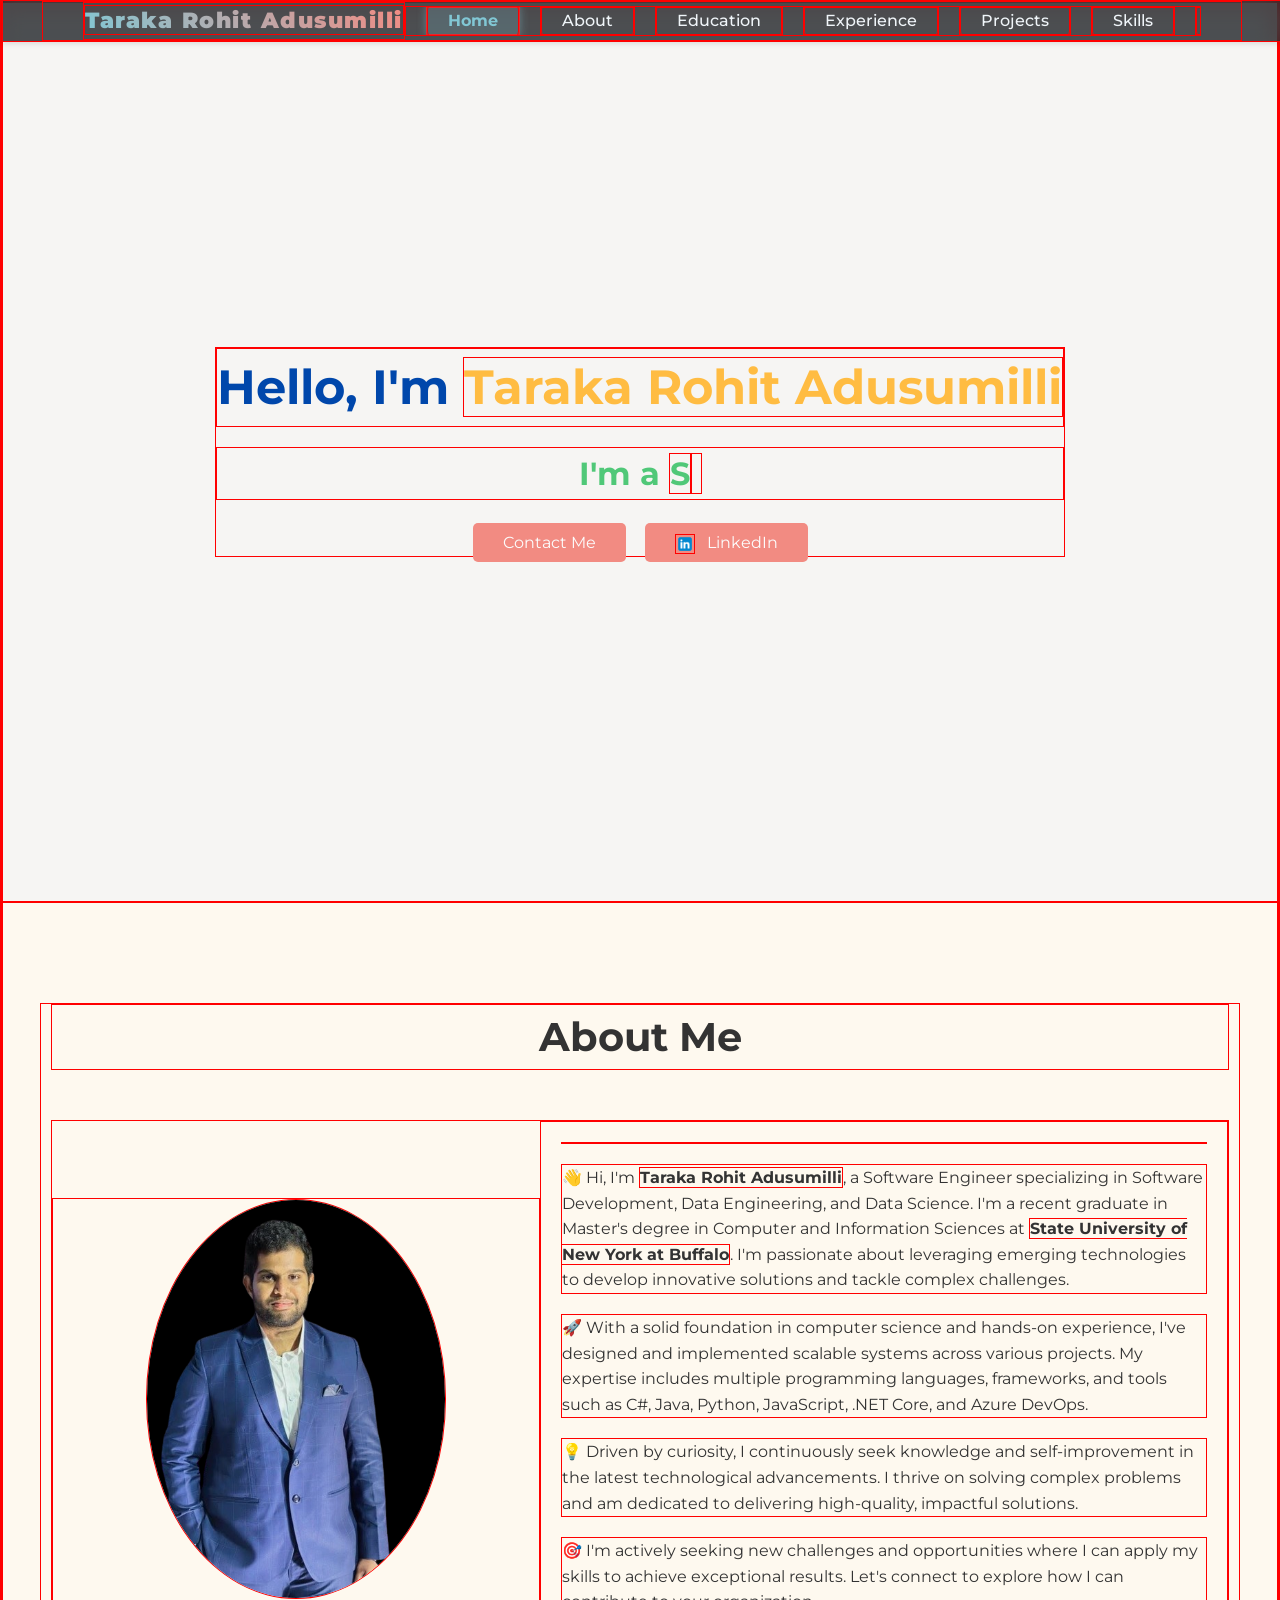
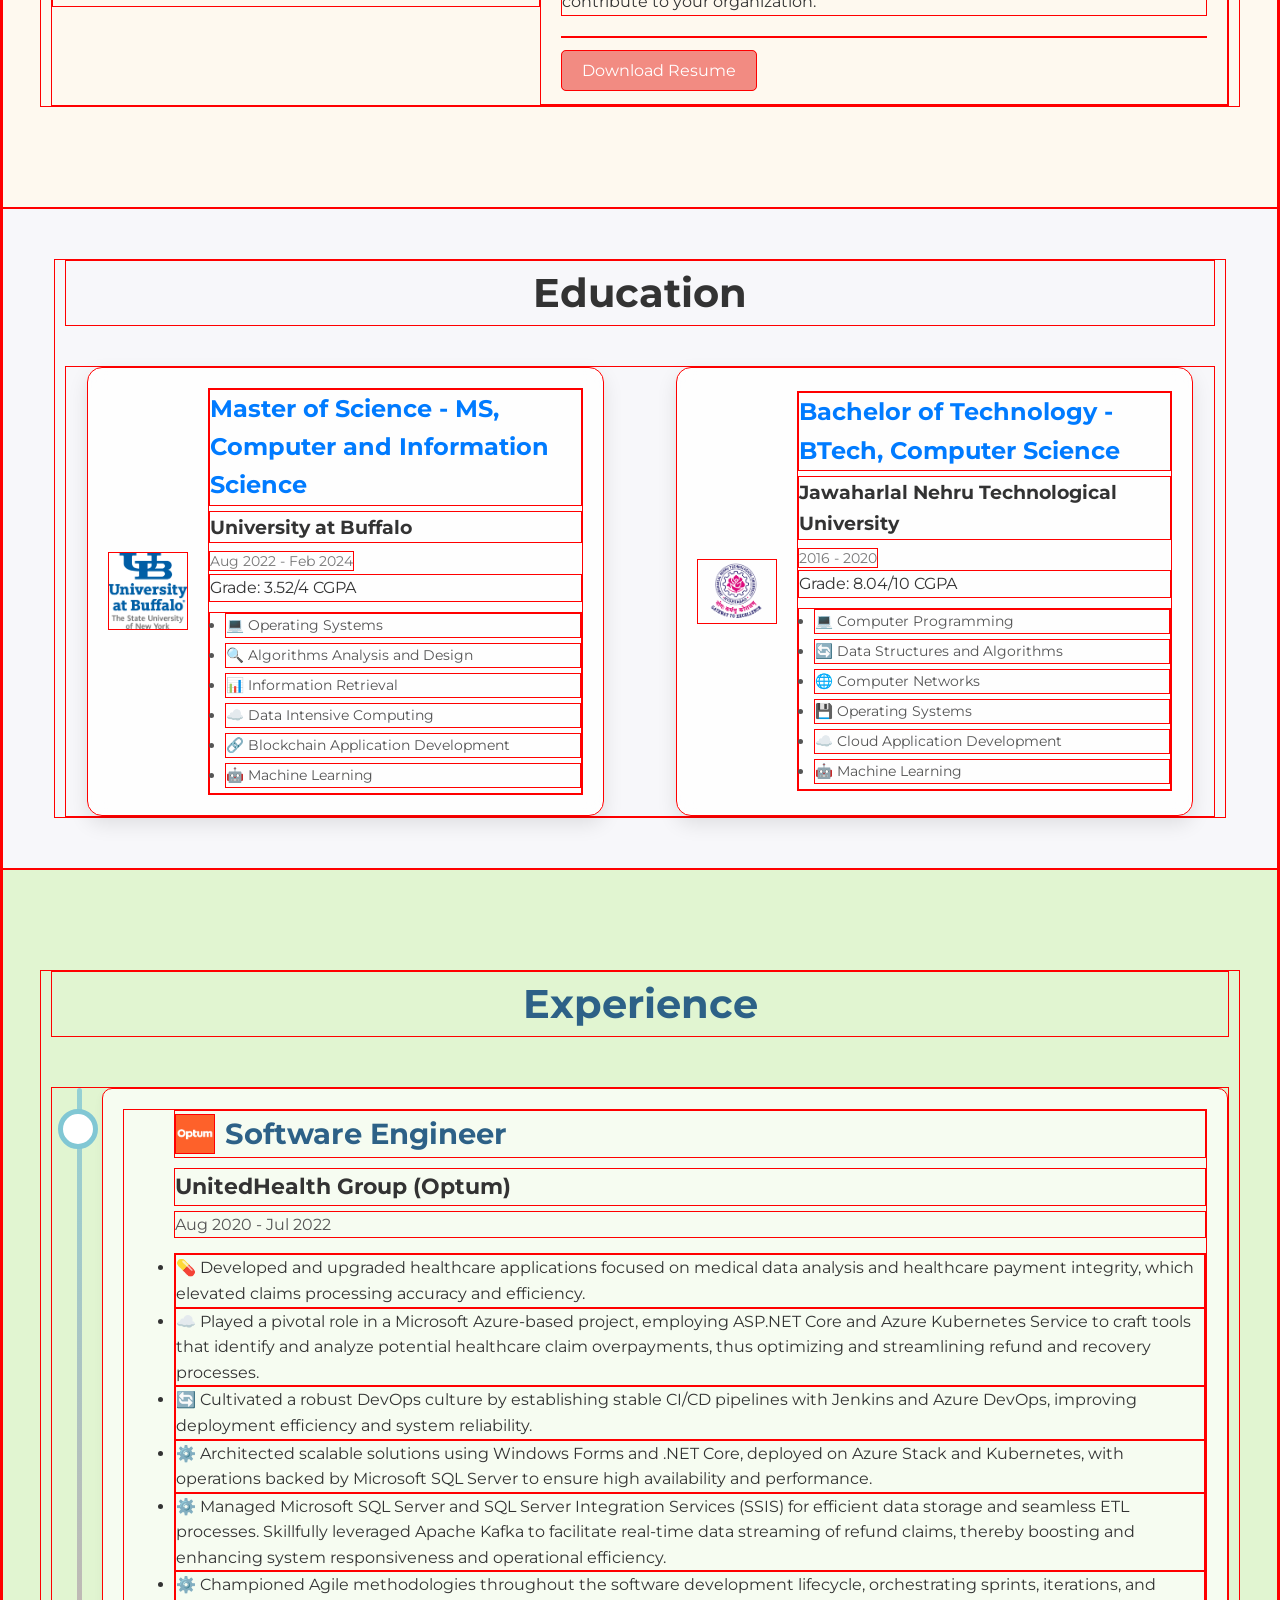
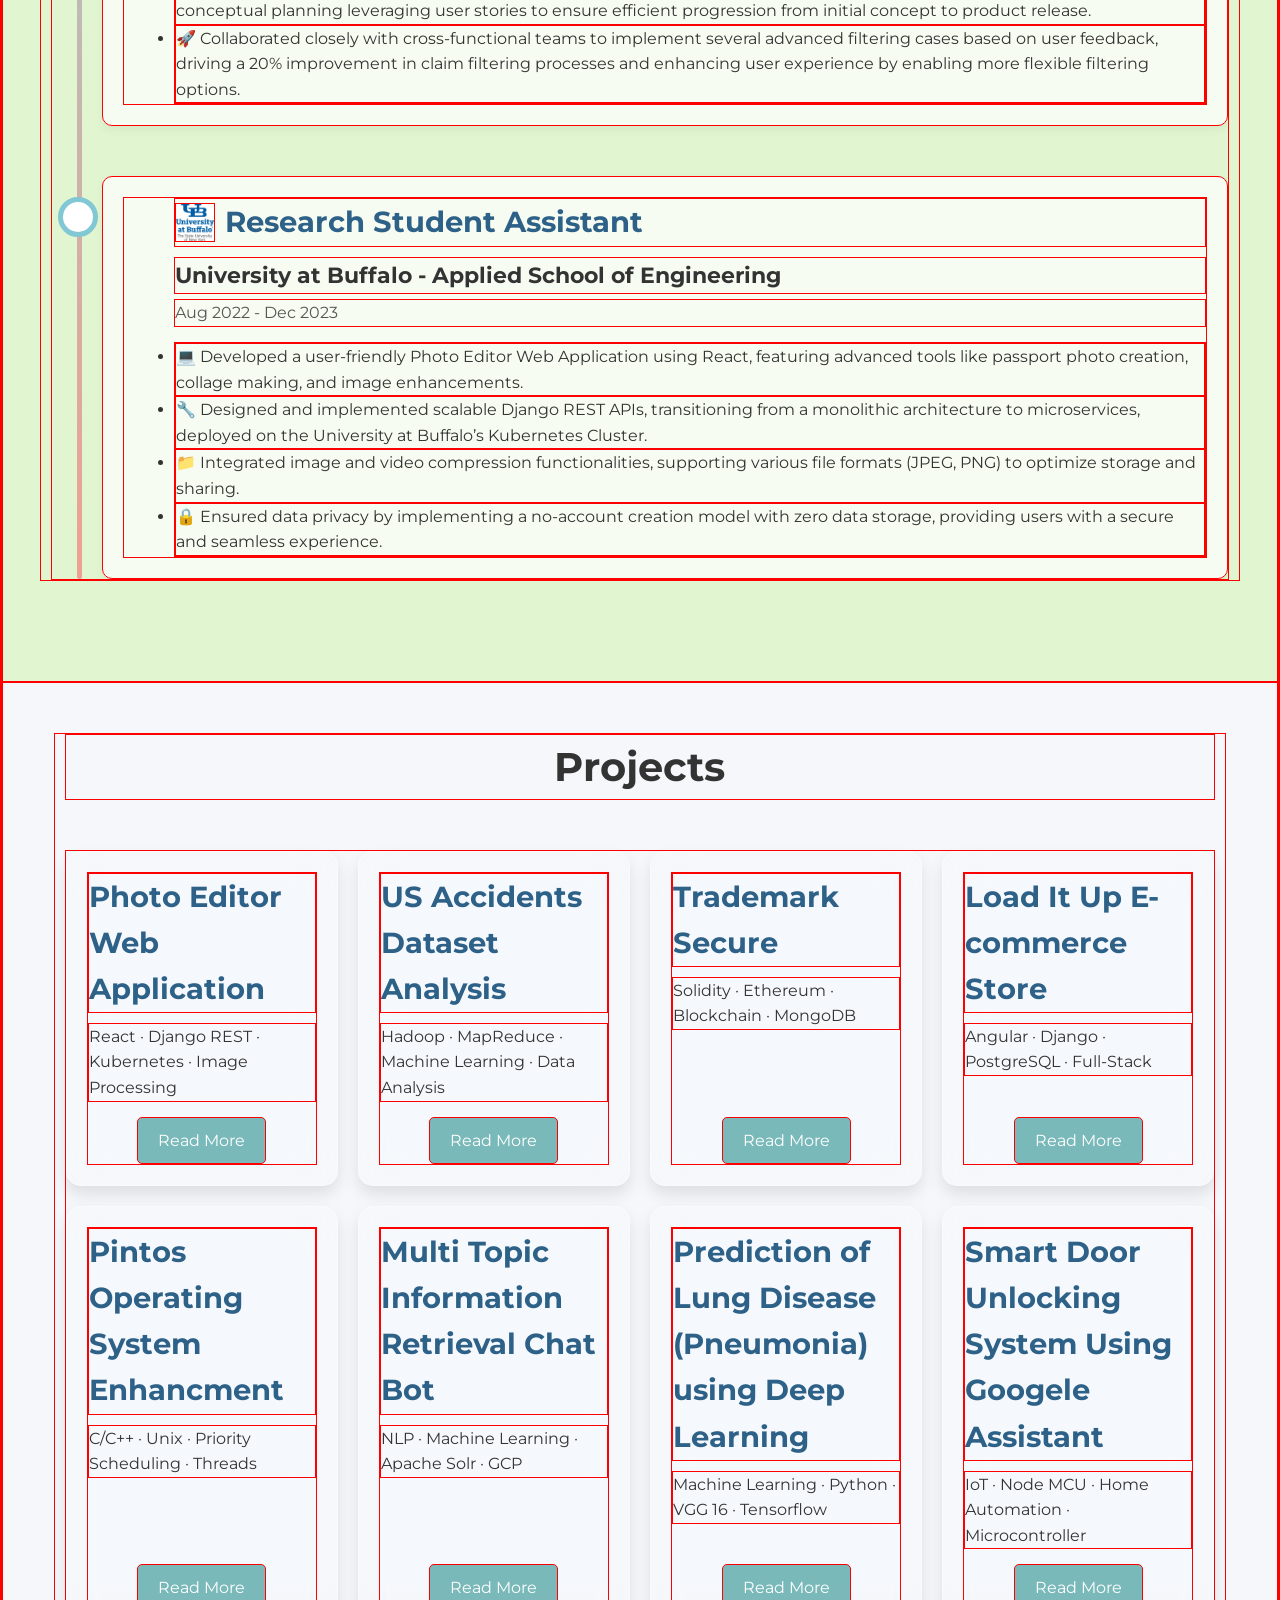
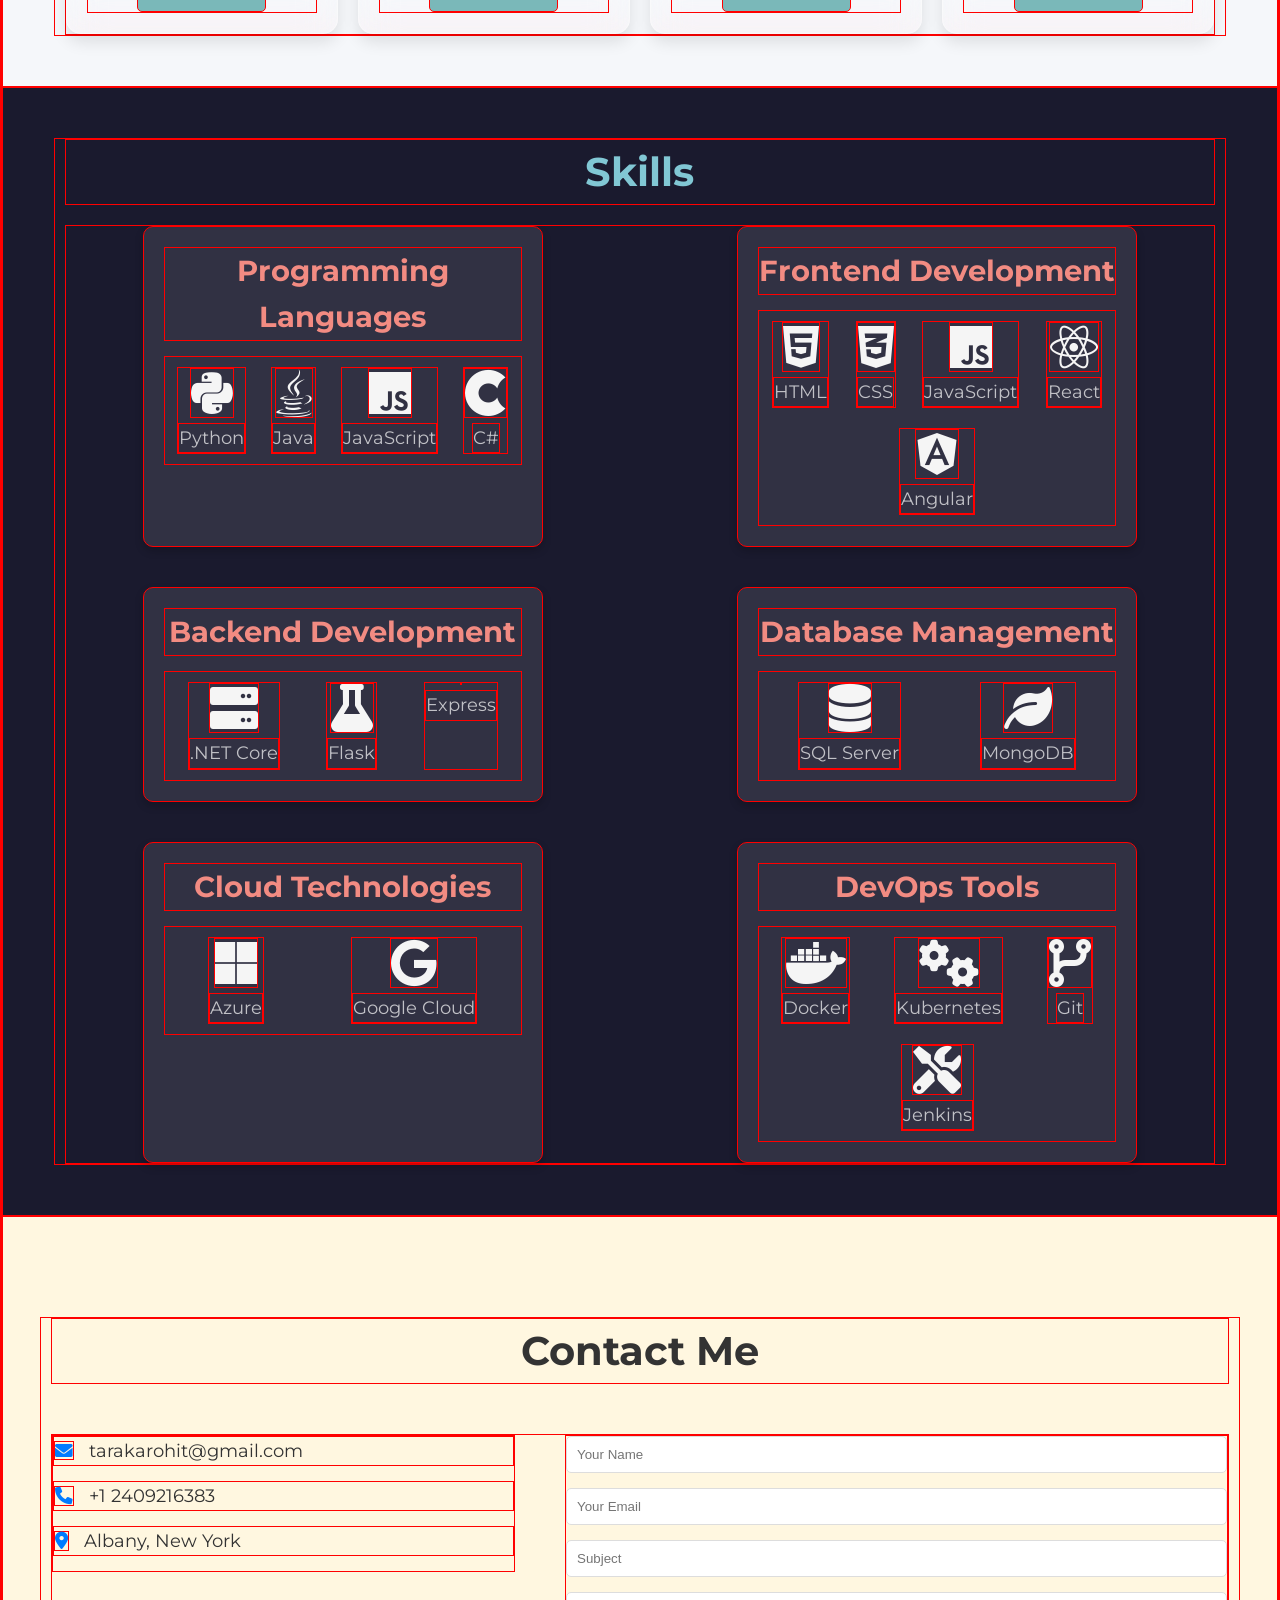
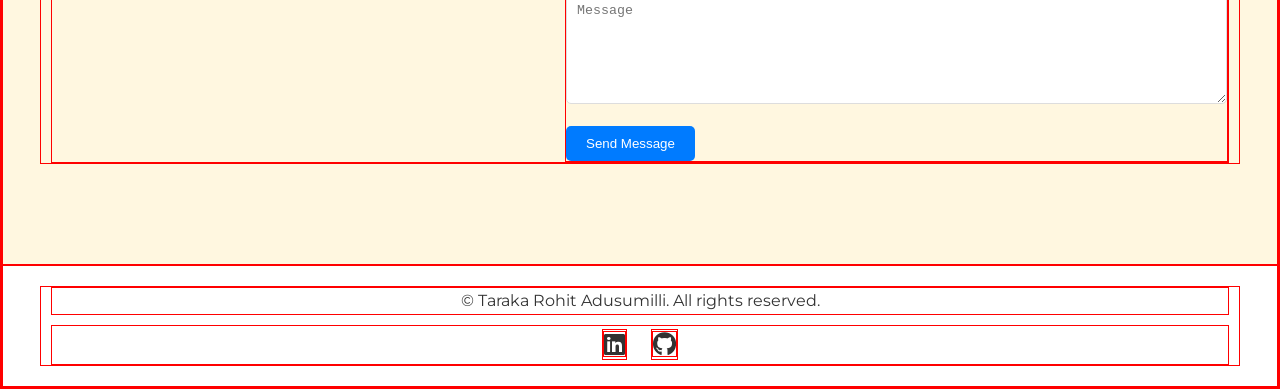
==== commit 10fa1571: "Added Vercel Deployment Vercel Deployment Changes, Github Stored Secret on Github Secrets and Variab" ====
--- a/index.html
+++ b/index.html
@@ -153,14 +153,33 @@
                         <h4>
                             <img src="images/optum.png" alt="Optum Logo" class="company-logo"> Software Engineer
                         </h4>
-                        <h5>Optum</h5>
+                        <h5>UnitedHealth Group (Optum)</h5>
                         <span class="date">Aug 2020 - Jul 2022</span>
-                        <ul class="experience-details">
-                            <li>Developed and upgraded healthcare applications for medical data analysis and healthcare
-                                payment integrity.</li>
-                            <li>Collaborated on Azure-based projects, improving claim overpayment identification.</li>
-                            <li>Enhanced CI/CD pipelines, improving system reliability and deployment efficiency.</li>
+                        <ul>
+                            <li>💊 Developed and upgraded healthcare applications focused on medical data analysis and
+                                healthcare payment integrity, which elevated claims processing accuracy and efficiency.
+                            </li>
+                            <li>☁️ Played a pivotal role in a Microsoft Azure-based project, employing ASP.NET Core and
+                                Azure Kubernetes Service to craft tools that identify and analyze potential healthcare
+                                claim overpayments, thus optimizing and streamlining refund and recovery processes.</li>
+                            <li>🔄 Cultivated a robust DevOps culture by establishing stable CI/CD pipelines with
+                                Jenkins and Azure DevOps, improving deployment efficiency and system reliability.</li>
+                            <li>⚙️ Architected scalable solutions using Windows Forms and .NET Core, deployed on Azure
+                                Stack and Kubernetes, with operations backed by Microsoft SQL Server to ensure high
+                                availability and performance.</li>
+                            <li>⚙️ Managed Microsoft SQL Server and SQL Server Integration Services (SSIS) for efficient
+                                data storage and seamless ETL processes. Skillfully leveraged Apache Kafka to facilitate
+                                real-time data streaming of refund claims, thereby boosting and enhancing system
+                                responsiveness and operational efficiency.</li>
+                            <li>⚙️ Championed Agile methodologies throughout the software development lifecycle,
+                                orchestrating sprints, iterations, and conceptual planning leveraging user stories to
+                                ensure efficient progression from initial concept to product release.</li>
+                            <li>🚀 Collaborated closely with cross-functional teams to implement several advanced
+                                filtering cases based on user feedback, driving a 20% improvement in claim filtering
+                                processes and enhancing user experience by enabling more flexible filtering options.
+                            </li>
                         </ul>
+
                     </div>
                 </div>
 
@@ -168,15 +187,23 @@
                 <div class="experience-item">
                     <div class="experience-content">
                         <h4>
-                            <img src="path-to-companyx-logo.png" alt="Company X Logo" class="company-logo"> Software
-                            Engineer
+                            <img src="images/UB_logo.png" alt="UB Logo" class="company-logo"> Research Student Assistant
                         </h4>
-                        <h5>Company X</h5>
-                        <span class="date">Aug 2020 - Jul 2022</span>
-                        <ul class="experience-details">
-                            <li>Worked on backend e-commerce systems, enhancing order processing efficiency.</li>
-                            <li>Developed RESTful APIs to integrate with third-party services.</li>
+                        <h5>University at Buffalo - Applied School of Engineering</h5>
+                        <span class="date">Aug 2022 - Dec 2023</span>
+                        <ul>
+                            <li>💻 Developed a user-friendly Photo Editor Web Application using React, featuring
+                                advanced tools like passport photo creation, collage making, and image enhancements.
+                            </li>
+                            <li>🔧 Designed and implemented scalable Django REST APIs, transitioning from a monolithic
+                                architecture to microservices, deployed on the University at Buffalo’s Kubernetes
+                                Cluster.</li>
+                            <li>📁 Integrated image and video compression functionalities, supporting various file
+                                formats (JPEG, PNG) to optimize storage and sharing.</li>
+                            <li>🔒 Ensured data privacy by implementing a no-account creation model with zero data
+                                storage, providing users with a secure and seamless experience.</li>
                         </ul>
+
                     </div>
                 </div>
 
--- a/css/styles.css
+++ b/css/styles.css
@@ -5,7 +5,10 @@
     margin: 0;
     padding: 0;
     box-sizing: border-box;
-}
+    border: 1px solid red;
+    /* Temporarily see element boundaries */
+}
+
 
 /* Global Styles */
 body {
@@ -15,11 +18,23 @@
     background-color: #f6f5f3;
 }
 
+body,
+html {
+    width: 100%;
+    overflow-x: hidden;
+    /* Prevent horizontal scrolling */
+    position: relative;
+    /* Ensures positioning context */
+}
+
+
 /* Container */
 .container {
-    width: 90%;
+    width: 95%;
     max-width: 1200px;
-    margin: auto;
+    margin: 0 auto;
+    padding: 0 10px;
+    /* Add padding to prevent edge-to-edge content display */
 }
 
 /* Navigation Bar */
@@ -30,7 +45,7 @@
     /* Glassy blur effect */
     position: fixed;
     top: 0;
-    z-index: 999;
+    z-index: 1000;
     box-shadow: 0 2px 5px rgba(0, 0, 0, 0.1);
 }
 
@@ -38,9 +53,8 @@
     display: flex;
     justify-content: space-between;
     align-items: center;
-    max-width: 1200px;
+    width: 100%;
     /* Adjust container width if needed */
-    margin: 0 auto;
     padding: 0 20px;
 }
 
@@ -67,7 +81,6 @@
     /* Prevents text from wrapping */
 }
 
-
 nav .logo a:hover {
     opacity: 0.8;
     transform: scale(1.1);
@@ -78,6 +91,8 @@
     display: flex;
     margin-right: 20px;
     /* Adds space between the logo and the nav links */
+    overflow: hidden;
+    /* Hide overflowing elements */
 }
 
 nav .nav-links li {
@@ -119,29 +134,46 @@
     transition: all 0.3s ease;
 }
 
-/* Responsive Navbar */
+/* Responsive adjustments */
 @media (max-width: 768px) {
     nav .nav-links {
-        position: absolute;
+        position: fixed;
+        top: 0;
         right: 0;
+        width: 100%;
+        /* Take the full viewport width */
         height: 100vh;
-        top: 0;
-        background-color: rgba(33, 37, 41, 0.9);
+        /* Full viewport height */
+        background-color: rgba(33, 37, 41, 0.95);
+        /* Slightly darker to stand out */
         flex-direction: column;
-        align-items: center;
-        width: 50%;
+        /* Stack links vertically */
+        justify-content: center;
+        /* Center links vertically */
         transform: translateX(100%);
-        transition: transform 0.5s ease-in;
-    }
-
-    nav .nav-links li {
-        margin: 50px 0;
+        /* Start off-screen to the right */
+        transition: transform 0.3s ease-in-out;
+        visibility: hidden;
+        /* Hide by default */
     }
 
     nav .burger {
         display: block;
-    }
-}
+        position: absolute;
+        right: 20px;
+    }
+
+    /* When nav-active class is added via JS */
+    .nav-active {
+        transform: translateX(0);
+        visibility: visible;
+        /* Make visible when active */
+    }
+}
+
+
+
+
 
 
 
@@ -539,20 +571,24 @@
 
 /* Responsive Design */
 @media (max-width: 768px) {
-    .experience-timeline {
-        padding-left: 0;
+    .experience-timeline::before {
+        left: 20px;
+        /* Closer to the edge for visibility */
+    }
+
+    .experience-item::before {
+        left: 0px;
+        /* Adjust marker position to align with the line */
     }
 
     .experience-item {
+        padding-left: 40px;
+        /* Give space for the timeline marker */
+    }
+
+    .experience-content {
         padding-left: 20px;
-    }
-
-    .experience-item::before {
-        left: -25px;
-    }
-
-    .company-logo {
-        width: 30px;
+        /* Reduce padding for content on smaller screens */
     }
 }
 
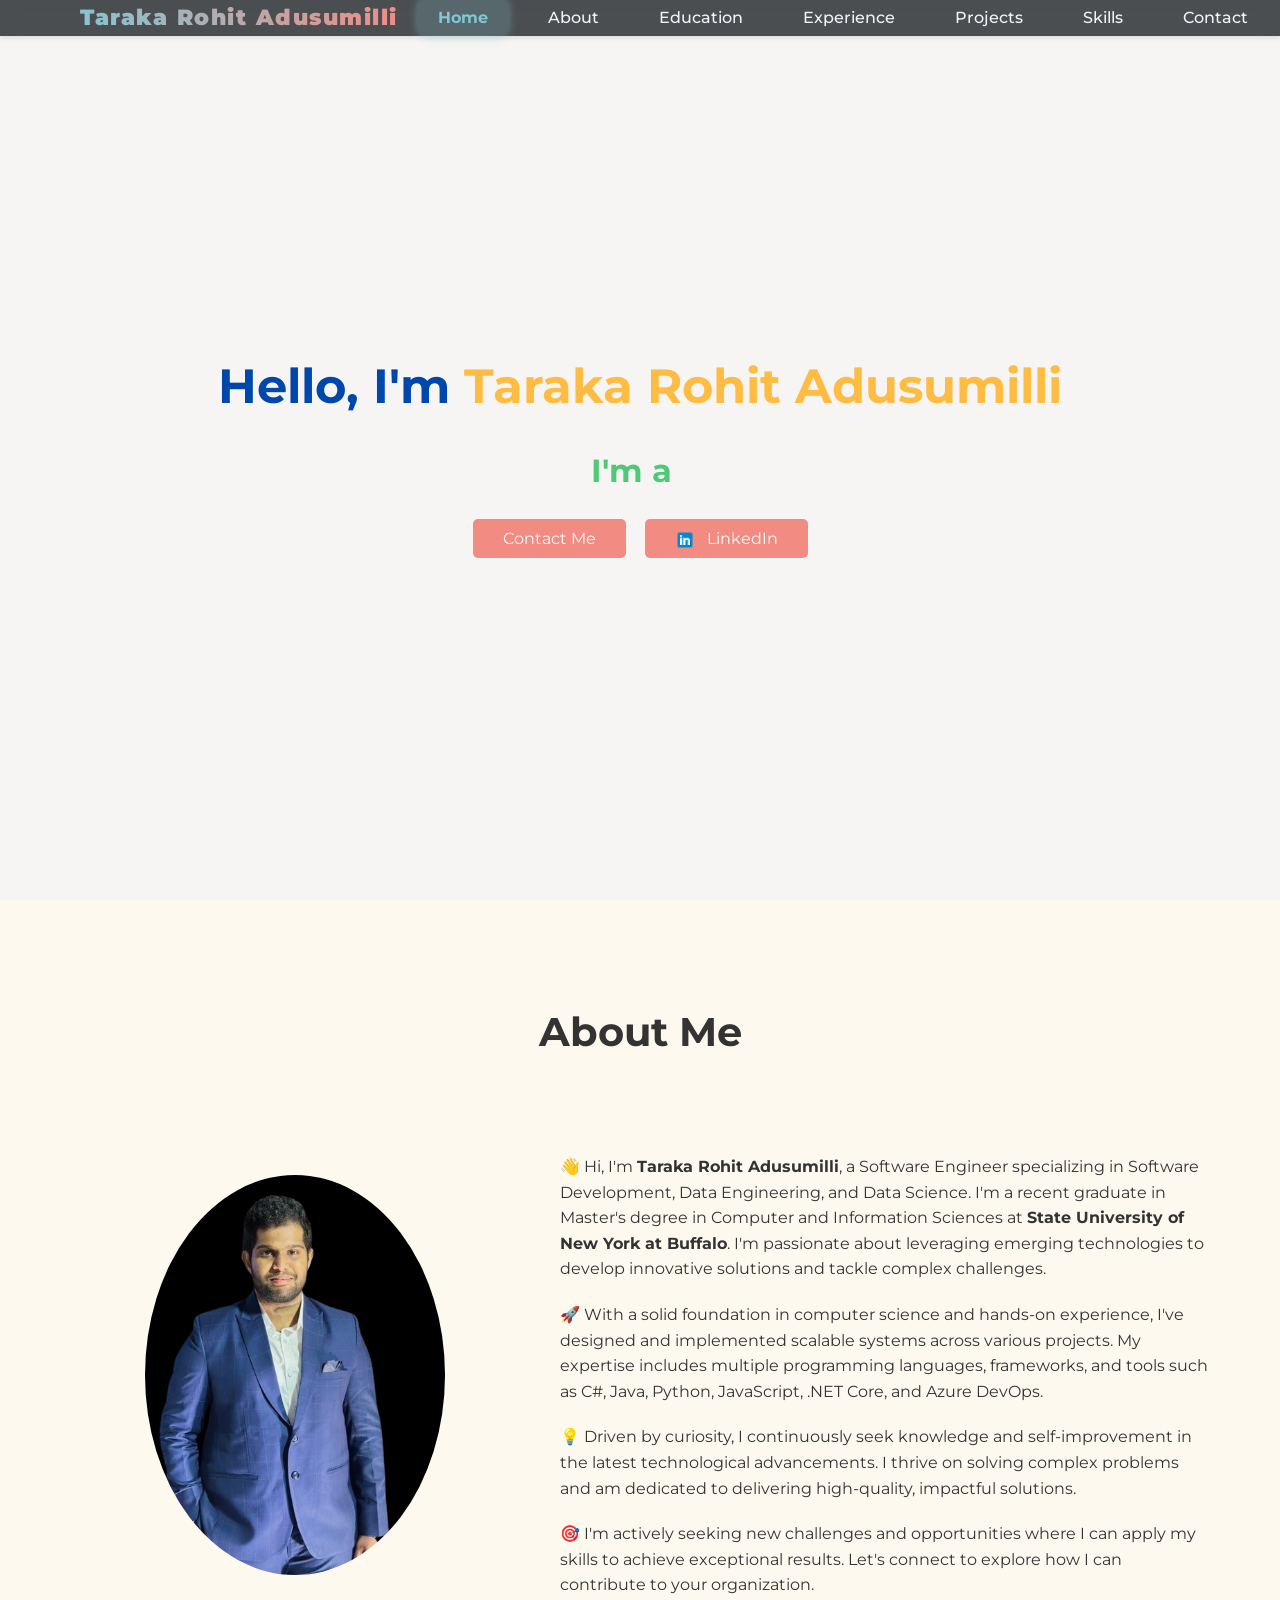
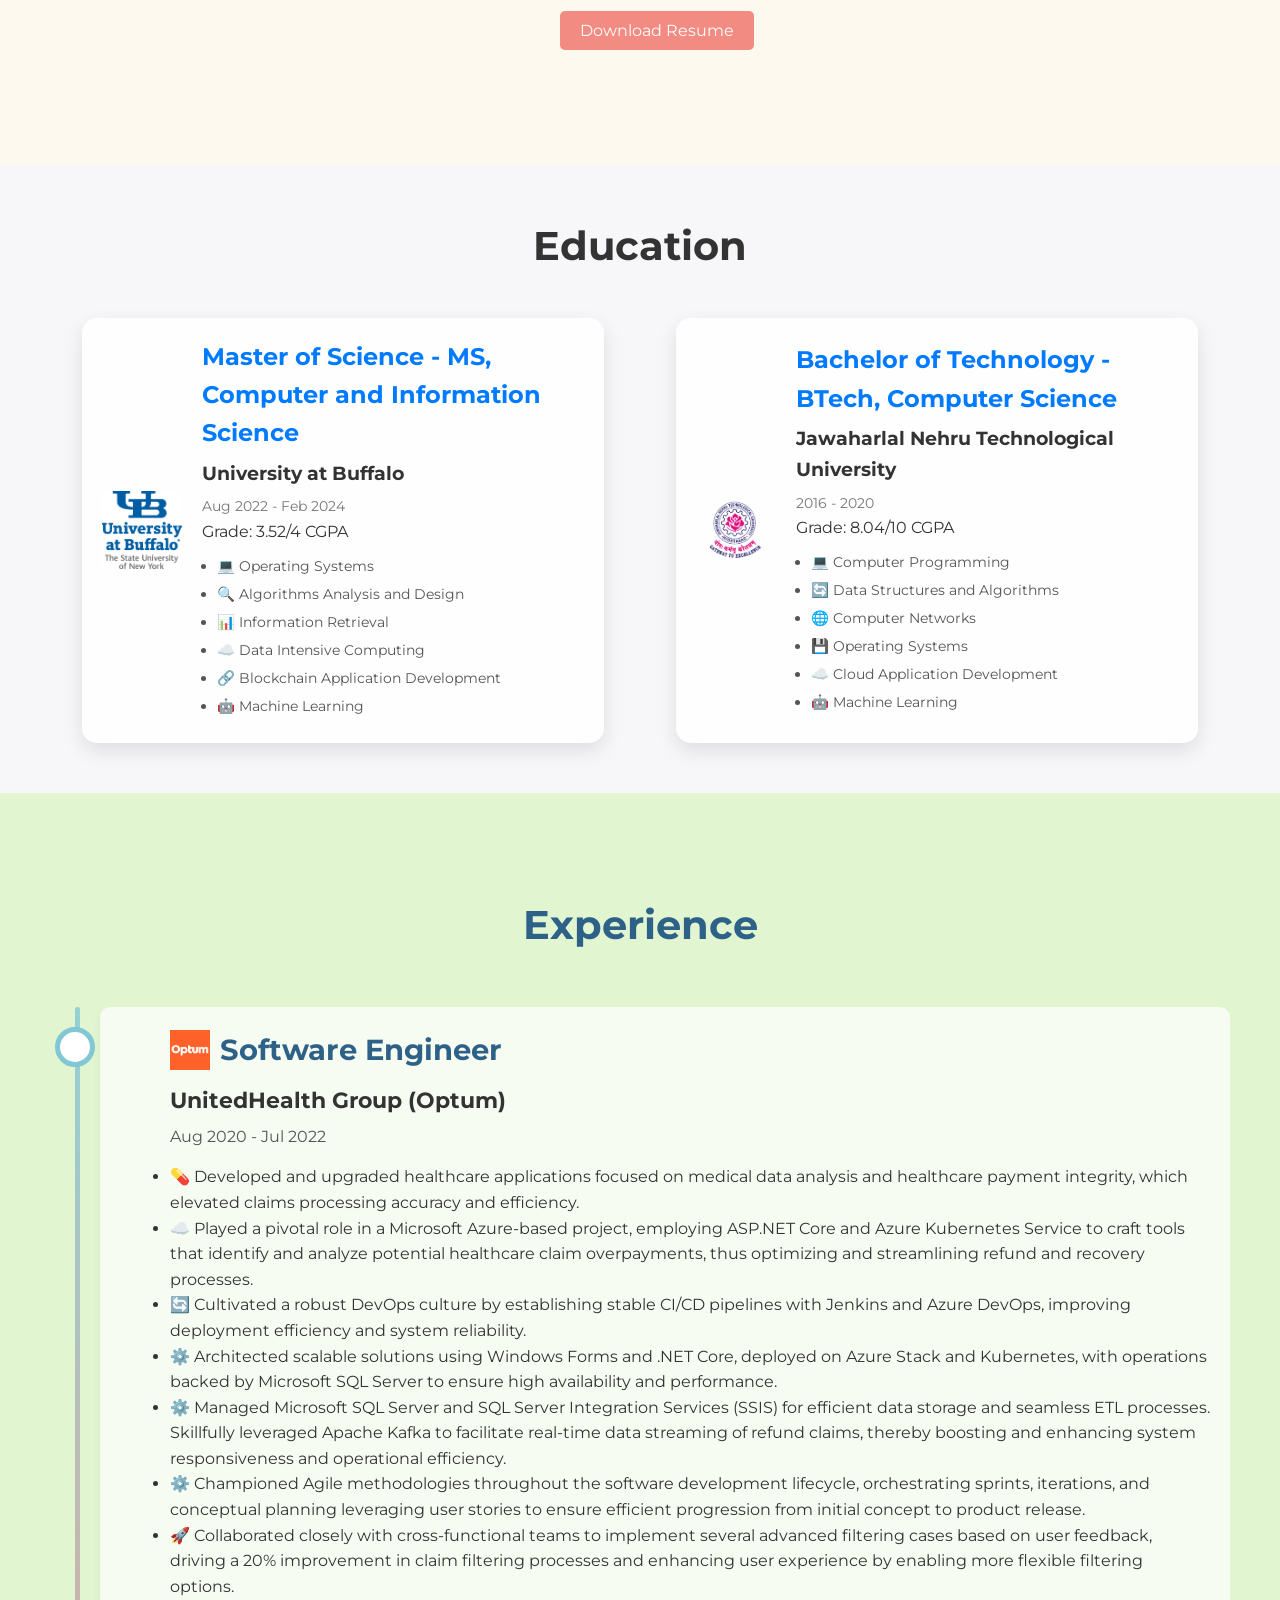
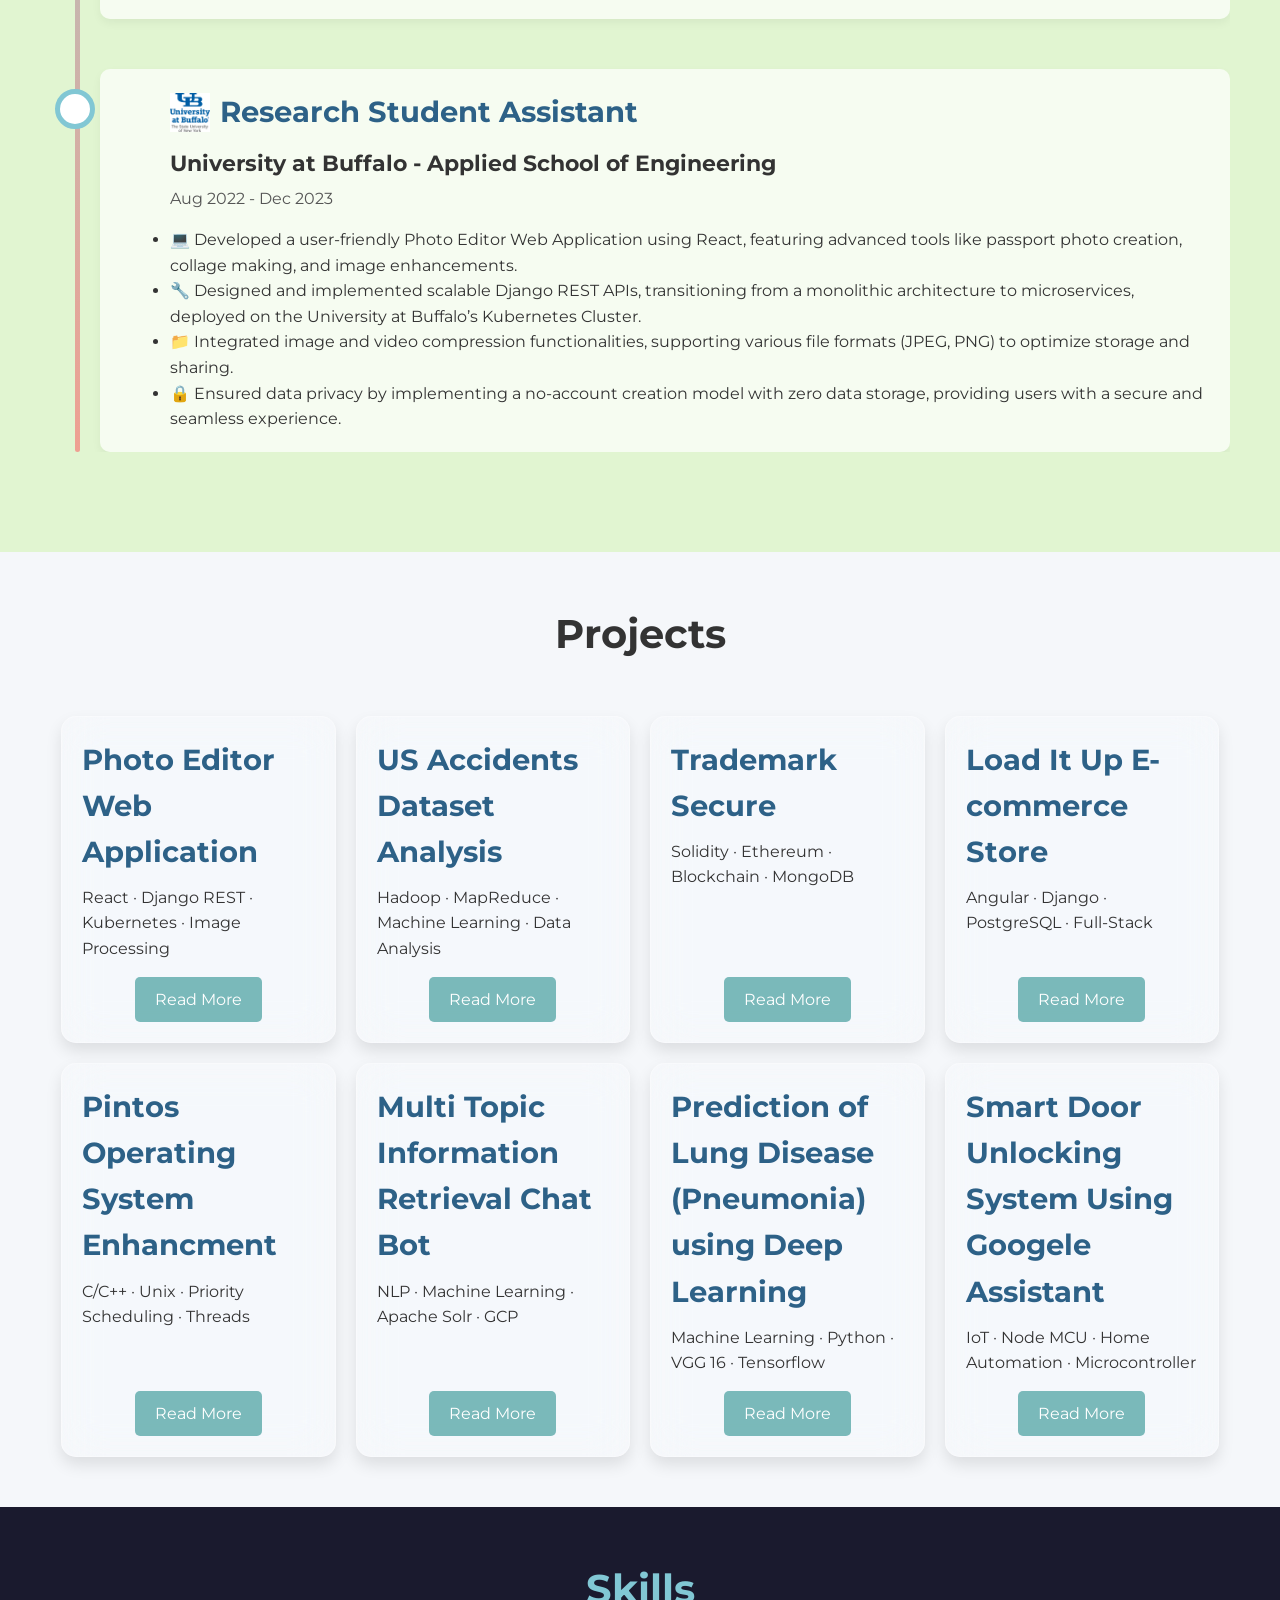
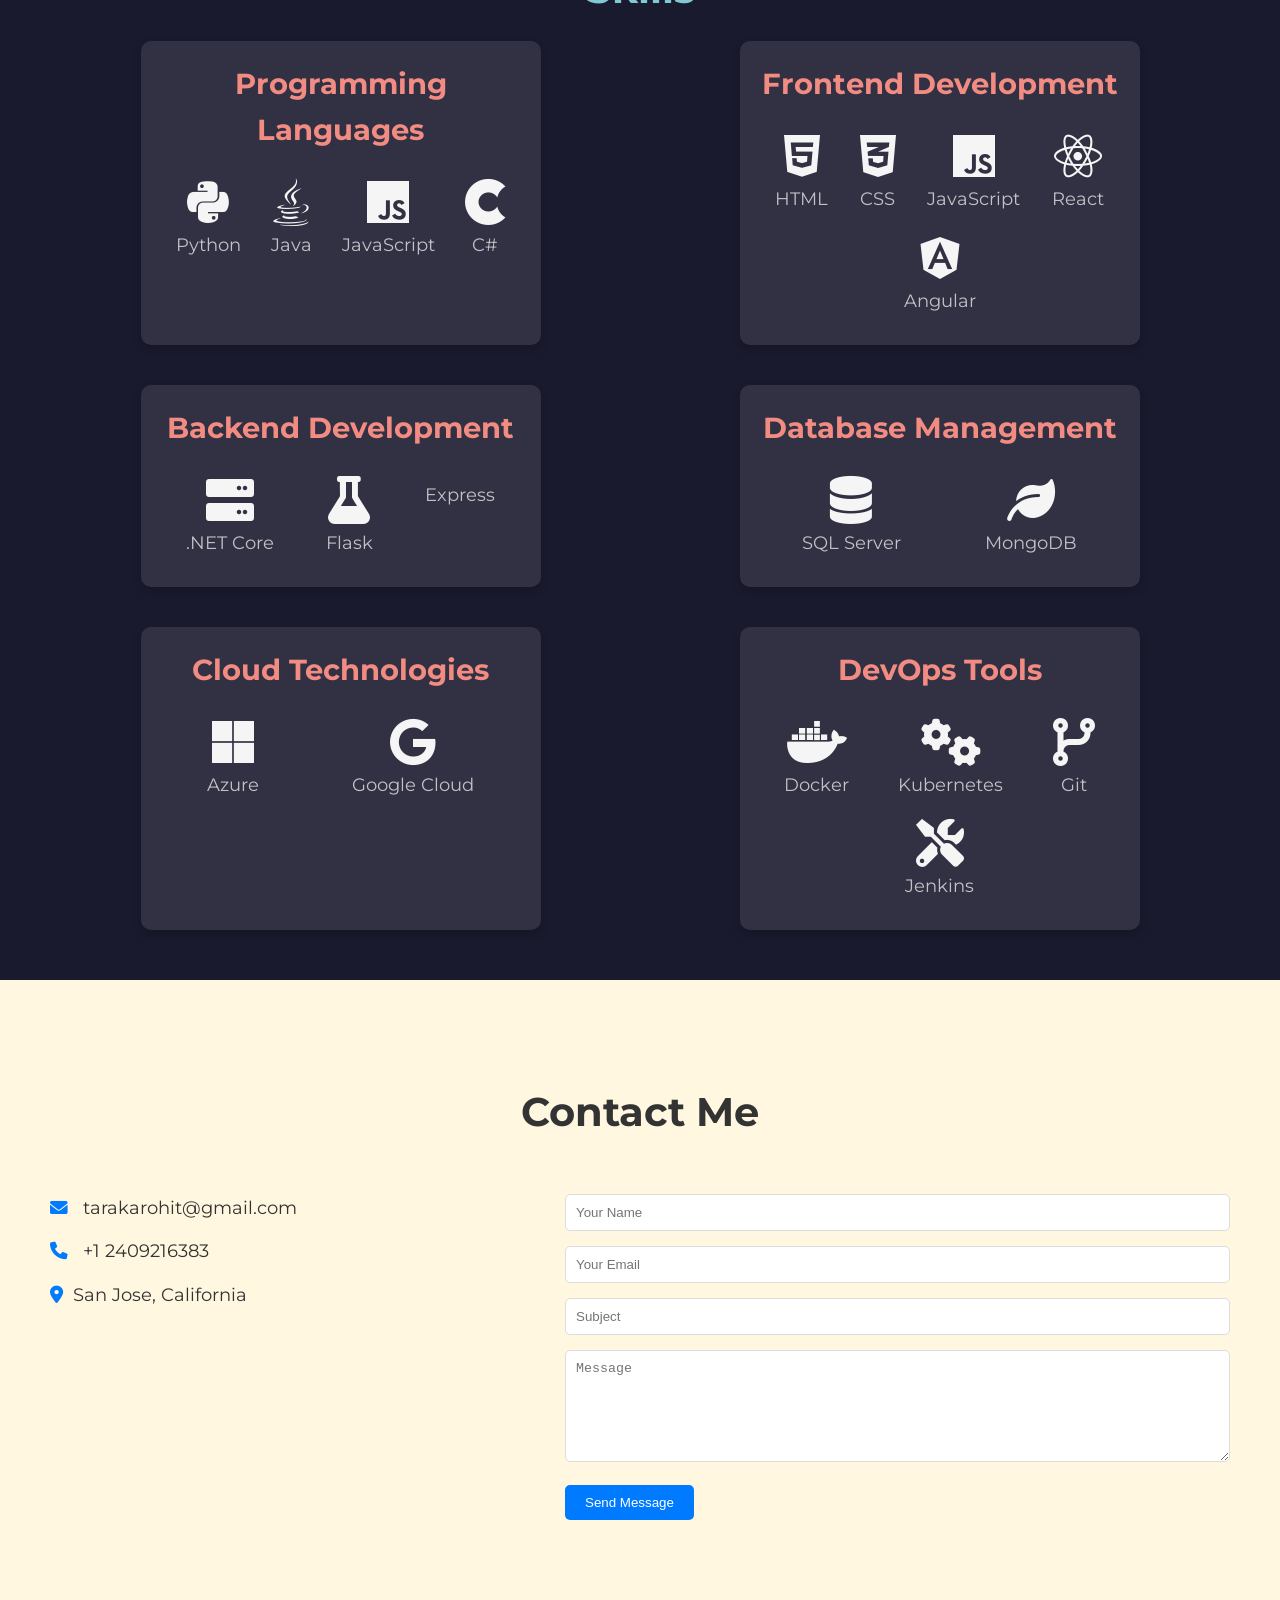
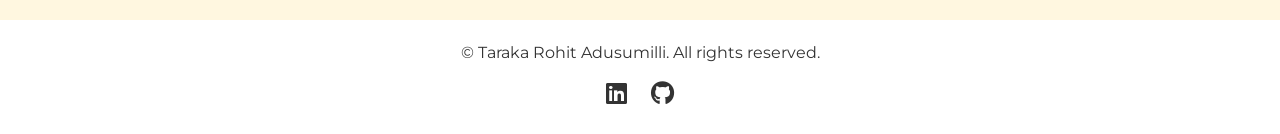
==== commit 0d69189d: "Location Update" ====
--- a/index.html
+++ b/index.html
@@ -827,7 +827,7 @@
                 <div class="contact-info">
                     <p><i class="fas fa-envelope"></i> tarakarohit@gmail.com</p>
                     <p><i class="fas fa-phone"></i> +1 2409216383</p>
-                    <p><i class="fas fa-map-marker-alt"></i> Albany, New York</p>
+                    <p><i class="fas fa-map-marker-alt"></i>San Jose, California</p>
                 </div>
                 <form action="https://formspree.io/f/mjkbdqve" method="POST" class="contact-form">
                     <input type="text" name="name" placeholder="Your Name" required>
--- a/css/styles.css
+++ b/css/styles.css
@@ -5,7 +5,7 @@
     margin: 0;
     padding: 0;
     box-sizing: border-box;
-    border: 1px solid red;
+    /*border: 1px solid red;
     /* Temporarily see element boundaries */
 }
 
@@ -55,6 +55,7 @@
     align-items: center;
     width: 100%;
     /* Adjust container width if needed */
+    margin: 0 auto;
     padding: 0 20px;
 }
 
@@ -81,6 +82,7 @@
     /* Prevents text from wrapping */
 }
 
+
 nav .logo a:hover {
     opacity: 0.8;
     transform: scale(1.1);
@@ -91,8 +93,6 @@
     display: flex;
     margin-right: 20px;
     /* Adds space between the logo and the nav links */
-    overflow: hidden;
-    /* Hide overflowing elements */
 }
 
 nav .nav-links li {
@@ -134,42 +134,54 @@
     transition: all 0.3s ease;
 }
 
-/* Responsive adjustments */
+/* Show the navigation menu on click */
+.nav-active {
+    transform: translateX(0%);
+}
+
+/* Burger animation to close icon */
+.burger.toggle .line1 {
+    transform: rotate(-45deg) translate(-5px, 6px);
+}
+
+.burger.toggle .line2 {
+    opacity: 0;
+}
+
+.burger.toggle .line3 {
+    transform: rotate(45deg) translate(-5px, -6px);
+}
+
+/* Ensuring the navigation links are visible and properly spaced */
 @media (max-width: 768px) {
     nav .nav-links {
+        display: flex;
         position: fixed;
+        right: 0;
+        height: 100vh;
         top: 0;
-        right: 0;
+        background-color: rgba(33, 37, 41, 0.9);
+        /* Consistent with the navbar color */
+        flex-direction: column;
+        align-items: center;
         width: 100%;
-        /* Take the full viewport width */
-        height: 100vh;
-        /* Full viewport height */
-        background-color: rgba(33, 37, 41, 0.95);
-        /* Slightly darker to stand out */
-        flex-direction: column;
-        /* Stack links vertically */
-        justify-content: center;
-        /* Center links vertically */
+        /* Full width */
         transform: translateX(100%);
-        /* Start off-screen to the right */
-        transition: transform 0.3s ease-in-out;
-        visibility: hidden;
-        /* Hide by default */
+        transition: transform 0.5s ease-in;
+    }
+
+    nav .nav-links li {
+        margin: 20px 0;
     }
 
     nav .burger {
         display: block;
         position: absolute;
         right: 20px;
-    }
-
-    /* When nav-active class is added via JS */
-    .nav-active {
-        transform: translateX(0);
-        visibility: visible;
-        /* Make visible when active */
-    }
-}
+        /* Align right within the navbar */
+    }
+}
+
 
 
 
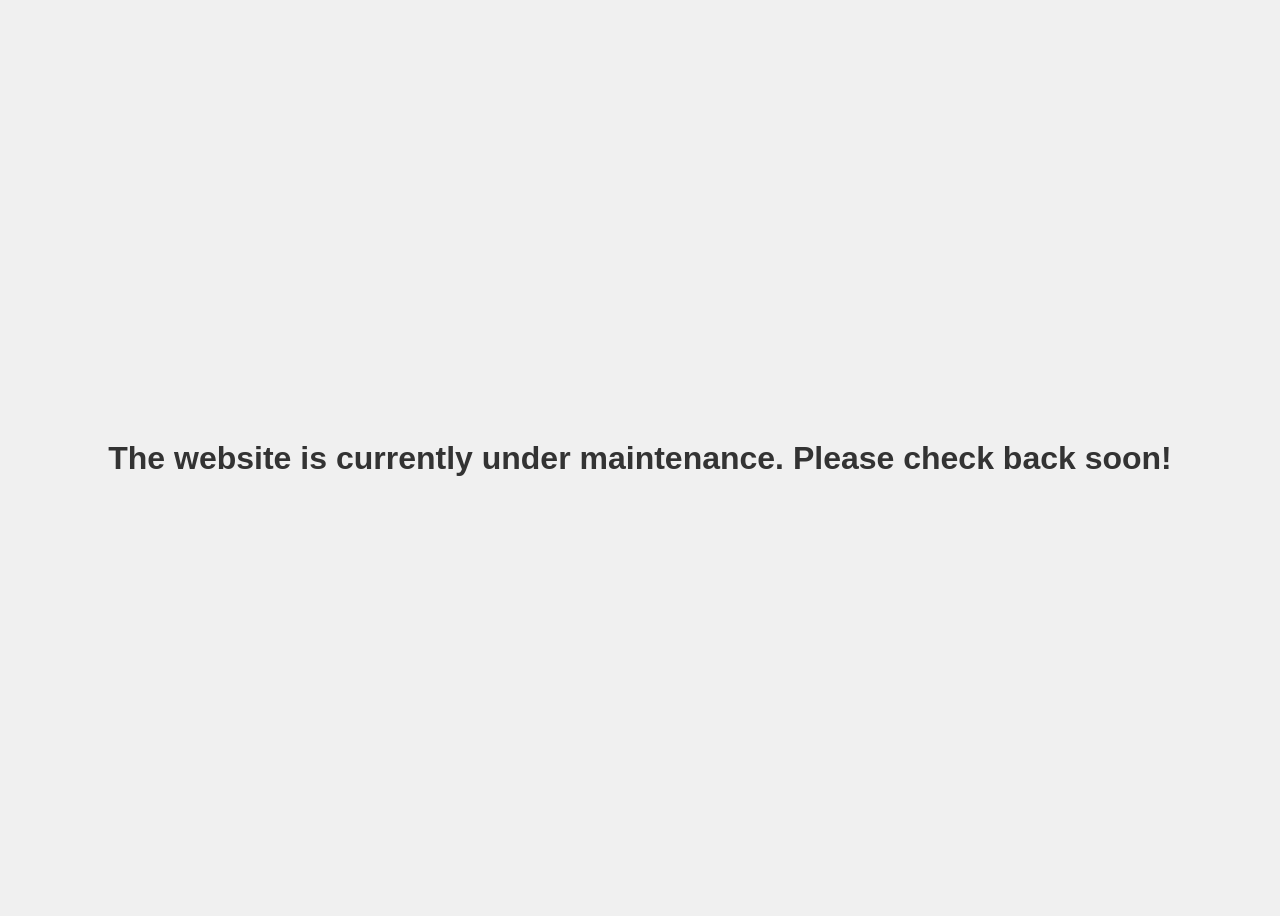
==== commit 808d20c5: "Added new file for Website Temporary Down. This files helps when you want to take website temporaril" ====
--- a/index.html
+++ b/index.html
@@ -3,858 +3,26 @@
 
 <head>
     <meta charset="UTF-8">
-    <link rel="icon" href="images/header.png" />
-    <title>Taraka Rohit Adusumilli - Portfolio</title>
     <meta name="viewport" content="width=device-width, initial-scale=1.0">
-    <!-- Google Fonts -->
-    <link href="https://fonts.googleapis.com/css?family=Montserrat:400,500,700&display=swap" rel="stylesheet">
-    <!-- Icons -->
-    <link rel="stylesheet" href="https://cdnjs.cloudflare.com/ajax/libs/font-awesome/6.0.0/css/all.min.css">
-    <!-- Custom CSS -->
-    <link rel="stylesheet" href="css/styles.css">
+    <title>Maintenance</title>
+    <style>
+        body {
+            display: flex;
+            justify-content: center;
+            align-items: center;
+            height: 100vh;
+            font-family: Arial, sans-serif;
+            background-color: #f0f0f0;
+        }
+
+        h1 {
+            color: #333;
+        }
+    </style>
 </head>
 
 <body>
-
-    <!-- Navigation Bar -->
-    <nav>
-        <div class="container">
-            <div class="logo">
-                <a href="#">Taraka Rohit Adusumilli</a>
-            </div>
-            <ul class="nav-links">
-                <li><a href="#hero">Home</a></li>
-                <li><a href="#about">About</a></li>
-                <li><a href="#education">Education</a></li> <!-- Added Education link -->
-                <li><a href="#experience">Experience</a></li>
-                <li><a href="#projects">Projects</a></li>
-                <li><a href="#skills">Skills</a></li>
-                <li><a href="#contact">Contact</a></li>
-            </ul>
-            <div class="burger">
-                <div class="line1"></div>
-                <div class="line2"></div>
-                <div class="line3"></div>
-            </div>
-        </div>
-    </nav>
-
-    <!-- Hero Section -->
-    <section id="hero">
-        <div class="hero-container">
-            <h1>Hello, I'm <span>Taraka Rohit Adusumilli</span></h1>
-            <h2>I'm a <span class="typed-text"></span><span class="cursor">&nbsp;</span></h2>
-            <a href="#contact" class="btn">Contact Me</a>
-            <a href="https://www.linkedin.com/in/tarakarohit" target="_blank" class="btn linkedin-btn">
-                <img src="images/linkedin.png" alt="LinkedIn" class="linkedin-logo"> LinkedIn
-            </a>
-        </div>
-    </section>
-
-
-    <!-- About Section -->
-    <section id="about">
-        <div class="container">
-            <h3>About Me</h3>
-            <div class="about-content">
-                <div class="about-image">
-                    <img src="images/me.png" alt="Your Photo">
-                </div>
-                <div class="about-text">
-                    <p>
-                    <p>
-                        👋 Hi, I'm <strong>Taraka Rohit Adusumilli</strong>, a Software Engineer specializing in
-                        Software Development, Data Engineering, and Data Science. I'm a recent graduate in Master's
-                        degree in Computer and Information Sciences at <strong>State University of New York at
-                            Buffalo</strong>. I'm passionate
-                        about leveraging emerging technologies to develop innovative solutions and tackle complex
-                        challenges.
-                    </p>
-                    <p>
-                        🚀 With a solid foundation in computer science and hands-on experience, I've designed and
-                        implemented scalable systems across various projects. My expertise includes multiple programming
-                        languages, frameworks, and tools such as C#, Java, Python, JavaScript, .NET Core, and Azure
-                        DevOps.
-                    </p>
-                    <p>
-                        💡 Driven by curiosity, I continuously seek knowledge and self-improvement in the latest
-                        technological advancements. I thrive on solving complex problems and am dedicated to delivering
-                        high-quality, impactful solutions.
-                    </p>
-                    <p>
-                        🎯 I'm actively seeking new challenges and opportunities where I can apply my skills to achieve
-                        exceptional results. Let's connect to explore how I can contribute to your organization.
-                    </p>
-                    </p>
-                    <a href="images/TRA_Resume.pdf" class="btn" download>Download Resume</a>
-                </div>
-            </div>
-        </div>
-    </section>
-
-
-
-    <!-- Education Section -->
-    <section id="education">
-        <div class="container">
-            <h3>Education</h3>
-            <div class="education-grid">
-                <!-- University at Buffalo -->
-                <div class="education-item">
-                    <img src="images/UB_logo.png" alt="University at Buffalo Logo" class="education-logo">
-                    <div class="education-info">
-                        <h4>Master of Science - MS, Computer and Information Science</h4>
-                        <h5>University at Buffalo</h5>
-                        <span class="education-date">Aug 2022 - Feb 2024</span>
-                        <p>Grade: 3.52/4 CGPA</p>
-                        <ul class="coursework">
-                            <li>💻 Operating Systems</li>
-                            <li>🔍 Algorithms Analysis and Design</li>
-                            <li>📊 Information Retrieval</li>
-                            <li>☁️ Data Intensive Computing</li>
-                            <li>🔗 Blockchain Application Development</li>
-                            <li>🤖 Machine Learning</li>
-                        </ul>
-                    </div>
-                </div>
-
-                <!-- Jawaharlal Nehru Technological University -->
-                <div class="education-item">
-                    <img src="images/JNTUH_logo.png" alt="JNTUH Logo" class="education-logo">
-                    <div class="education-info">
-                        <h4>Bachelor of Technology - BTech, Computer Science</h4>
-                        <h5>Jawaharlal Nehru Technological University</h5>
-                        <span class="education-date">2016 - 2020</span>
-                        <p>Grade: 8.04/10 CGPA</p>
-                        <ul class="coursework">
-                            <li>💻 Computer Programming</li>
-                            <li>🔄 Data Structures and Algorithms</li>
-                            <li>🌐 Computer Networks</li>
-                            <li>💾 Operating Systems</li>
-                            <li>☁️ Cloud Application Development</li>
-                            <li>🤖 Machine Learning</li>
-                        </ul>
-                    </div>
-                </div>
-            </div>
-        </div>
-    </section>
-
-
-
-    <!-- Experience Section -->
-    <section id="experience">
-        <div class="container">
-            <h3>Experience</h3>
-            <div class="experience-timeline">
-                <!-- Experience 1 -->
-                <div class="experience-item">
-                    <div class="experience-content">
-                        <h4>
-                            <img src="images/optum.png" alt="Optum Logo" class="company-logo"> Software Engineer
-                        </h4>
-                        <h5>UnitedHealth Group (Optum)</h5>
-                        <span class="date">Aug 2020 - Jul 2022</span>
-                        <ul>
-                            <li>💊 Developed and upgraded healthcare applications focused on medical data analysis and
-                                healthcare payment integrity, which elevated claims processing accuracy and efficiency.
-                            </li>
-                            <li>☁️ Played a pivotal role in a Microsoft Azure-based project, employing ASP.NET Core and
-                                Azure Kubernetes Service to craft tools that identify and analyze potential healthcare
-                                claim overpayments, thus optimizing and streamlining refund and recovery processes.</li>
-                            <li>🔄 Cultivated a robust DevOps culture by establishing stable CI/CD pipelines with
-                                Jenkins and Azure DevOps, improving deployment efficiency and system reliability.</li>
-                            <li>⚙️ Architected scalable solutions using Windows Forms and .NET Core, deployed on Azure
-                                Stack and Kubernetes, with operations backed by Microsoft SQL Server to ensure high
-                                availability and performance.</li>
-                            <li>⚙️ Managed Microsoft SQL Server and SQL Server Integration Services (SSIS) for efficient
-                                data storage and seamless ETL processes. Skillfully leveraged Apache Kafka to facilitate
-                                real-time data streaming of refund claims, thereby boosting and enhancing system
-                                responsiveness and operational efficiency.</li>
-                            <li>⚙️ Championed Agile methodologies throughout the software development lifecycle,
-                                orchestrating sprints, iterations, and conceptual planning leveraging user stories to
-                                ensure efficient progression from initial concept to product release.</li>
-                            <li>🚀 Collaborated closely with cross-functional teams to implement several advanced
-                                filtering cases based on user feedback, driving a 20% improvement in claim filtering
-                                processes and enhancing user experience by enabling more flexible filtering options.
-                            </li>
-                        </ul>
-
-                    </div>
-                </div>
-
-                <!-- Experience 2 -->
-                <div class="experience-item">
-                    <div class="experience-content">
-                        <h4>
-                            <img src="images/UB_logo.png" alt="UB Logo" class="company-logo"> Research Student Assistant
-                        </h4>
-                        <h5>University at Buffalo - Applied School of Engineering</h5>
-                        <span class="date">Aug 2022 - Dec 2023</span>
-                        <ul>
-                            <li>💻 Developed a user-friendly Photo Editor Web Application using React, featuring
-                                advanced tools like passport photo creation, collage making, and image enhancements.
-                            </li>
-                            <li>🔧 Designed and implemented scalable Django REST APIs, transitioning from a monolithic
-                                architecture to microservices, deployed on the University at Buffalo’s Kubernetes
-                                Cluster.</li>
-                            <li>📁 Integrated image and video compression functionalities, supporting various file
-                                formats (JPEG, PNG) to optimize storage and sharing.</li>
-                            <li>🔒 Ensured data privacy by implementing a no-account creation model with zero data
-                                storage, providing users with a secure and seamless experience.</li>
-                        </ul>
-
-                    </div>
-                </div>
-
-                <!-- Add more experience items as needed -->
-            </div>
-        </div>
-    </section>
-
-
-
-
-
-
-
-    <!-- Projects Section -->
-    <section id="projects">
-        <div class="container">
-            <h3>Projects</h3>
-            <div class="projects-grid">
-                <!-- Project Card 1 -->
-                <div class="project-card">
-                    <div class="project-content">
-                        <h4>Photo Editor Web Application</h4>
-                        <p class="tech-stack">React · Django REST · Kubernetes · Image Processing</p>
-                        <a href="#" class="btn read-more-btn" data-project="project1">Read More</a>
-                    </div>
-                </div>
-
-                <!-- Project Card 2 -->
-                <div class="project-card">
-                    <div class="project-content">
-                        <h4>US Accidents Dataset Analysis</h4>
-                        <p class="tech-stack">Hadoop · MapReduce · Machine Learning · Data Analysis</p>
-                        <a href="#" class="btn read-more-btn" data-project="project2">Read More</a>
-                    </div>
-                </div>
-
-                <!-- Project Card 3 -->
-                <div class="project-card">
-                    <div class="project-content">
-                        <h4>Trademark Secure</h4>
-                        <p class="tech-stack">Solidity · Ethereum · Blockchain · MongoDB</p>
-                        <a href="#" class="btn read-more-btn" data-project="project3">Read More</a>
-                    </div>
-                </div>
-
-                <!-- Project Card 4 -->
-                <div class="project-card">
-                    <div class="project-content">
-                        <h4>Load It Up E-commerce Store</h4>
-                        <p class="tech-stack">Angular · Django · PostgreSQL · Full-Stack</p>
-                        <a href="#" class="btn read-more-btn" data-project="project4">Read More</a>
-                    </div>
-                </div>
-
-                <!-- Project Card 5 -->
-                <div class="project-card">
-                    <div class="project-content">
-                        <h4>Pintos Operating System Enhancment</h4>
-                        <p class="tech-stack">C/C++ · Unix · Priority Scheduling · Threads</p>
-                        <a href="#" class="btn read-more-btn" data-project="project5">Read More</a>
-                    </div>
-                </div>
-
-                <!-- Project Card 6 -->
-                <div class="project-card">
-                    <div class="project-content">
-                        <h4>Multi Topic Information Retrieval Chat Bot</h4>
-                        <p class="tech-stack">NLP · Machine Learning · Apache Solr · GCP</p>
-                        <a href="#" class="btn read-more-btn" data-project="project6">Read More</a>
-                    </div>
-                </div>
-
-                <!-- Project Card 7 -->
-                <div class="project-card">
-                    <div class="project-content">
-                        <h4>Prediction of Lung Disease (Pneumonia) using Deep Learning</h4>
-                        <p class="tech-stack">Machine Learning · Python · VGG 16 · Tensorflow</p>
-                        <a href="#" class="btn read-more-btn" data-project="project7">Read More</a>
-                    </div>
-                </div>
-
-                <!-- Project Card 8 -->
-                <div class="project-card">
-                    <div class="project-content">
-                        <h4>Smart Door Unlocking System Using Googele Assistant</h4>
-                        <p class="tech-stack">IoT · Node MCU · Home Automation · Microcontroller</p>
-                        <a href="#" class="btn read-more-btn" data-project="project8">Read More</a>
-                    </div>
-                </div>
-
-                <!-- Add more project cards as needed -->
-            </div>
-        </div>
-    </section>
-
-    <!-- Modal Section -->
-    <div id="modal-container">
-        <!-- Modal for Project 1 -->
-        <div class="modal" id="project1">
-            <div class="modal-content">
-                <span class="close-btn">&times;</span>
-                <h2>Photo Editor Web Application</h2>
-                <p><strong>Duration:</strong> August 2023 - December 2023<br>
-                    <strong>Associated with:</strong> University at Buffalo
-                </p>
-
-                <h3>Project Overview</h3>
-                <p>The Photo Editor Web Application is a comprehensive, user-focused platform designed for digital image
-                    enhancement and manipulation. This web-based tool caters to a wide range of users, including amateur
-                    photographers, professional designers, students, and businesses, offering powerful editing
-                    capabilities that
-                    fit various needs.</p>
-
-                <h3>Key Features:</h3>
-                <ul>
-                    <li><strong>🛂 Advanced Passport Photo Creation:</strong> A standout feature that includes an option
-                        to toggle
-                        'apply white background' for official photo standards. It supports multiple country-specific
-                        image
-                        cropping and formatting requirements.</li>
-
-                    <li><strong>🛠️ Editing Tools:</strong> A wide selection of image editing tools including cropping,
-                        resizing,
-                        noise reduction, collage creation, mosaic design, and brightness/contrast adjustments.</li>
-
-                    <li><strong>📁 Image Format Support:</strong> The platform supports popular image formats like JPEG
-                        and PNG,
-                        ensuring compatibility for diverse file types.</li>
-
-                    <li><strong>🗜️ Compression Features:</strong> Compresses both images and videos to optimize file
-                        sizes for
-                        effective storage and sharing.</li>
-
-                    <li><strong>🖥️ User-Friendly Interface:</strong> A clean and intuitive interface that enables
-                        seamless
-                        navigation and use of the editing tools, accessible to both beginners and advanced users.</li>
-
-                    <li><strong>💾 Output Options:</strong> Users can save edited images in multiple file formats for
-                        diverse use
-                        cases.</li>
-                </ul>
-
-                <h3>Tech Stack:</h3>
-                <ul>
-                    <li><strong>Frontend:</strong> Developed using the React framework for a dynamic and responsive user
-                        interface.</li>
-                    <li><strong>Backend:</strong> Django API microservices deployed on a Kubernetes Cluster hosted at
-                        the
-                        University at Buffalo, designed to break down a legacy monolithic system.</li>
-                </ul>
-
-                <h3>Unique Points:</h3>
-                <ul>
-                    <li><strong>Innovative Features:</strong> Key features such as passport photo creation and mosaic
-                        design
-                        distinguish this application from others in the market.</li>
-
-                    <li><strong>All-in-One Solution:</strong> The application offers a comprehensive suite of tools in a
-                        single
-                        platform for image editing and optimization.</li>
-
-                    <li><strong>Privacy-Focused Design:</strong> No account creation required, and zero data storage,
-                        ensuring users
-                        can enjoy the application without privacy concerns.</li>
-                </ul>
-            </div>
-        </div>
-    </div>
-
-
-    <!-- Modal for Project 2 -->
-    <div class="modal" id="project2">
-        <div class="modal-content">
-            <span class="close-btn">&times;</span>
-            <h2>US Accidents Dataset Analysis and Big Data Exploration</h2>
-            <p><strong>Duration:</strong> May 2023 - August 2023<br>
-                <strong>Associated with:</strong> University at Buffalo
-            </p>
-
-            <h3>Project Overview</h3>
-            <p>This project focused on an extensive analysis of the US Accidents Dataset, comprising three phases that
-                highlighted our proficiency in data analysis, predictive modeling, and big data technologies. We
-                explored accident trends, identified key contributing factors, and built machine learning models to
-                predict accident severity.</p>
-
-            <h3>Phases and Key Insights:</h3>
-            <ul>
-                <li><strong>🧹 Phase 1 - Data Cleaning & Preprocessing:</strong>
-                    Handled missing data, formatted the dataset, and prepped it for the subsequent analysis phases.</li>
-
-                <li><strong>📊 Phase 2 - Exploratory Data Analysis & ML Predictive Models:</strong>
-                    Conducted a comprehensive exploratory data analysis to uncover patterns and relationships. Various
-                    machine learning algorithms were used to predict accident severity, identifying critical factors
-                    that impact severity. The most effective models were selected based on performance.</li>
-
-                <li><strong>🐘 Phase 3 - Big Data Analysis Using Hadoop & MapReduce:</strong>
-                    Delved into big data processing using Hadoop and MapReduce to better understand their efficiency in
-                    large-scale data operations. This phase provided valuable insights into how big data frameworks can
-                    be applied in real-world problem-solving.</li>
-            </ul>
-
-            <h3>Skills and Tools Used:</h3>
-            <ul>
-                <li><strong>Data Cleaning & Preprocessing</strong></li>
-                <li><strong>Exploratory Data Analysis (EDA)</strong></li>
-                <li><strong>Machine Learning & Predictive Modeling</strong></li>
-                <li><strong>Hadoop & MapReduce</strong></li>
-                <li><strong>Big Data Analytics</strong></li>
-                <li><strong>Statistical Analysis & Data Visualization</strong></li>
-                <li><strong>Problem Solving in Big Data Contexts</strong></li>
-            </ul>
-
-            <h3>Takeaways:</h3>
-            <p>This project sharpened our data science and big data processing skills, giving us hands-on experience
-                with the challenges and opportunities involved in handling large datasets. The use of machine learning
-                models to predict accident severity offered practical insights into how data-driven decisions can
-                improve real-world systems.</p>
-        </div>
-    </div>
-
-
-    <!-- Modal for Project 3 -->
-    <div class="modal" id="project3">
-        <div class="modal-content">
-            <span class="close-btn">&times;</span>
-            <h2>TrademarkSecure - Decentralized Trademark Management Platform</h2>
-            <p><strong>Duration:</strong> Jan 2023 - May 2023<br>
-                <strong>Associated with:</strong> University at Buffalo
-            </p>
-
-            <h3>Project Overview</h3>
-            <p>TrademarkSecure is a pioneering blockchain-based platform that addresses traditional trademark management
-                challenges by enhancing transparency, trust, and the protection of intellectual property rights. The
-                platform leverages non-fungible tokens (NFTs) to represent trademarks, providing a decentralized
-                solution for creators, businesses, and stakeholders across various industries.</p>
-
-            <h3>Key Offerings</h3>
-            <ul>
-                <li><strong>🔍 Transparent and immutable records:</strong> The platform provides clear, unchangeable
-                    records of transactions and ownership details.</li>
-                <li><strong>⛓️ Decentralized ownership with NFTs:</strong> Ownership of trademarks is securely
-                    represented using tamper-proof NFTs, ensuring the authenticity and legitimacy of trademarks.</li>
-                <li><strong>⚙️ Streamlined trademark processes:</strong> Trademark registration, transfer, and updates
-                    are made efficient through the platform’s blockchain-based processes.</li>
-                <li><strong>🌐 Cross-platform compatibility:</strong> The platform supports management of trademarked
-                    NFTs across multiple platforms.</li>
-                <li><strong>🌍 Global accessibility:</strong> Borderless and accessible trademark management from
-                    anywhere in the world.</li>
-                <li><strong>💼 Ethereum Smart Contracts:</strong> The platform utilizes Ethereum blockchain smart
-                    contracts to securely manage trademark registrations, transfers, and updates as unique NFTs.</li>
-            </ul>
-
-            <h3>Unique Value Proposition</h3>
-            <p>TrademarkSecure offers a reliable and efficient solution to safeguard intellectual property rights,
-                especially in the digital era. This solution has promising applications in various fields, including
-                digital media, virtual goods, and the rapidly evolving crypto-assets industry.</p>
-
-            <h3>Skills and Tools Used</h3>
-            <ul>
-                <li><strong>Sepolia Test Net</strong></li>
-                <li><strong>Solidity</strong></li>
-                <li><strong>Smart Contracts</strong></li>
-                <li><strong>Ganache</strong></li>
-                <li><strong>Node.js</strong></li>
-                <li><strong>MongoDB</strong></li>
-                <li><strong>Google Cloud Platform (GCP)</strong></li>
-                <li><strong>Infura</strong></li>
-                <li><strong>MetaMask</strong></li>
-            </ul>
-
-            <h3>Project Video</h3>
-            <p>Watch the project demo video <a href="https://www.youtube.com/watch?v=nc5cePdc12s"
-                    target="_blank">here</a>.</p>
-        </div>
-    </div>
-
-
-    <!-- Modal for Project 4 -->
-    <div class="modal" id="project4">
-        <div class="modal-content">
-            <span class="close-btn">&times;</span>
-            <h2>Load It Up E-commerce Store</h2>
-            <p><strong>Duration:</strong> Aug 2022 - Dec 2022<br>
-                <strong>Associated with:</strong> University at Buffalo
-            </p>
-
-            <h3>Project Overview</h3>
-            <p>The "Load It Up E-commerce Store" is a comprehensive full-stack web application developed as a platform
-                for an e-commerce store with unique selling propositions. The platform supports a wide array of
-                functionalities that are pivotal to the success of an e-commerce business, such as product management,
-                customer handling, orders, and subscriptions.</p>
-
-            <h3>Technologies Used</h3>
-            <ul>
-                <li><strong>HTML, CSS, JS</strong> for frontend design and structure</li>
-                <li><strong>Angular</strong> for a dynamic and responsive user interface</li>
-                <li><strong>Django</strong> for backend operations and handling requests</li>
-                <li><strong>PostgreSQL</strong> for managing complex database schemas</li>
-            </ul>
-
-            <h3>Objective</h3>
-            <p>The primary goal of this project was to develop a robust, scalable full-stack platform that could support
-                both traditional product selling and subscription-based software sales, while also offering multilingual
-                support to enhance global accessibility.</p>
-
-            <h3>Roles and Responsibilities</h3>
-            <ul>
-                <li>Designed and implemented the platform’s frontend using <strong>HTML, CSS, JS, and Angular</strong>,
-                    ensuring a smooth user experience.</li>
-                <li>Developed and maintained <strong>complex PostgreSQL database schemas</strong> to manage entities
-                    such as customers, administrators, products, sellers, orders, and subscriptions.</li>
-                <li>Applied <strong>Boyce-Codd Normal Form (BCNF)</strong> to eliminate data redundancy and ensure the
-                    integrity of data.</li>
-                <li>Implemented <strong>constraints and triggers</strong> for responsive and efficient database
-                    operations.</li>
-                <li>Enabled administrative management for updates, triggers, and stored procedures to guarantee the
-                    smooth operation of the platform.</li>
-            </ul>
-
-            <h3>Unique Features</h3>
-            <ul>
-                <li><strong>Multilingual Product Descriptions:</strong> Implemented a feature that allows product
-                    descriptions to be translated into multiple languages, improving accessibility for non-English
-                    speaking customers.</li>
-                <li><strong>Hybrid Selling Model:</strong> Introduced both traditional product sales and
-                    subscription-based models for software products, catering to a variety of customer needs.</li>
-            </ul>
-
-            <h3>Key Achievements</h3>
-            <ul>
-                <li>Successfully integrated a <strong>translation feature</strong> that enhanced user experience for
-                    customers from different linguistic backgrounds.</li>
-                <li>Pioneered a <strong>subscription model</strong> for software products, offering users the
-                    flexibility of subscriptions alongside traditional outright purchases.</li>
-            </ul>
-
-            <h3>Skills Gained</h3>
-            <ul>
-                <li><strong>Front-End Development</strong></li>
-                <li><strong>Back-End Web Development</strong></li>
-                <li><strong>Database Management System (DBMS)</strong></li>
-                <li><strong>PostgreSQL</strong></li>
-                <li><strong>Django</strong></li>
-                <li><strong>Full-Stack Development</strong></li>
-                <li><strong>E-commerce Platform</strong></li>
-                <li><strong>AngularJS</strong></li>
-            </ul>
-        </div>
-    </div>
-
-    <!-- Modal for Project 5 -->
-    <div class="modal" id="project5">
-        <div class="modal-content">
-            <span class="close-btn">&times;</span>
-            <h2>Pintos Operating System Enhancement</h2>
-            <p><strong>Duration:</strong> Aug 2022 - Dec 2022<br>
-                <strong>Associated with:</strong> University at Buffalo
-            </p>
-
-            <h3>Project Overview</h3>
-            <p>This project focused on enhancing the Pintos Operating System, originally developed by Stanford
-                University. The enhancements involved designing and implementing core features that improved the
-                system’s efficiency and handling of resources, providing valuable experience in operating system design
-                and implementation.</p>
-
-            <h3>Key Contributions</h3>
-            <ul>
-                <li><strong>⏰ Alarm Clock Function:</strong> Designed and implemented an alarm clock feature that allows
-                    threads to sleep without resorting to busy waiting. This enhancement significantly improved resource
-                    utilization and system responsiveness.</li>
-                <li><strong>🎚️ Priority Scheduler with Nested Priority Donation:</strong> Developed a priority
-                    scheduler that included nested priority donation to manage priority inversion. This ensured that
-                    higher-priority threads received resources in a timely manner, enhancing the overall system
-                    performance.</li>
-            </ul>
-
-            <h3>Skills Gained</h3>
-            <ul>
-                <li><strong>Operating Systems Development</strong></li>
-                <li><strong>C Programming</strong></li>
-                <li><strong>Concurrency</strong></li>
-                <li><strong>Synchronization</strong></li>
-                <li><strong>Resource Management</strong></li>
-                <li><strong>Priority Scheduling</strong></li>
-                <li><strong>Pintos OS</strong></li>
-                <li><strong>Thread Management</strong></li>
-                <li><strong>Problem Solving in Low-Level Programming</strong></li>
-                <li><strong>Nested Priority Donation</strong></li>
-                <li><strong>Systems Programming</strong></li>
-            </ul>
-        </div>
-    </div>
-
-
-    <!-- Modal for Project 6 -->
-    <div class="modal" id="project6">
-        <div class="modal-content">
-            <span class="close-btn">&times;</span>
-            <h2>Multi-Topic Information Retrieval Chat Bot</h2>
-            <p><strong>Duration:</strong> Aug 2022 - Dec 2022<br>
-                <strong>Associated with:</strong> University at Buffalo
-            </p>
-
-            <h3>Project Overview</h3>
-            <p>This project involved the development of a multi-topic chatbot capable of responding to user queries
-                across five distinct topics: Politics, Environment, Technology, Healthcare, and Education. Additionally,
-                the chatbot could engage in casual conversations, offering a versatile tool for information retrieval.
-            </p>
-
-            <h3>Key Project Aspects</h3>
-            <ul>
-                <li><strong>📊 Data Collection:</strong> Employed Pysolr to scrape Reddit submissions and comments to
-                    create a rich dataset for the five target topics. A secondary dataset was also created for chit-chat
-                    functionality.</li>
-                <li><strong>🔎 Indexing:</strong> Indexed the datasets using Apache Solr, creating two unique cores.
-                    Optimization involved adjusting the Okapi BM25 model parameters for improved search performance.
-                </li>
-                <li><strong>🏷️ Classification:</strong> Developed a Logistic Regression model for query classification,
-                    ensuring that queries were routed to the appropriate Solr index based on their content.</li>
-                <li><strong>🔄 Query Processing:</strong> Implemented a relevancy score mechanism to handle potential
-                    classification errors and improve overall response accuracy.</li>
-                <li><strong>🔍 Faceted Search:</strong> Introduced faceted search functionality for filtering results,
-                    enhancing the user experience.</li>
-                <li><strong>🛠️ Post Processing:</strong> Incorporated text processing methods to remove offensive
-                    language before displaying responses to the user.</li>
-                <li><strong>🖥️ Backend & Frontend:</strong> Developed the backend with Flask to manage requests,
-                    connect to Solr, and process predictions. Built a user-friendly chatbot interface for frontend
-                    interaction.</li>
-                <li><strong>📈 Performance Analysis:</strong> Created dynamic graphs to evaluate and monitor the
-                    chatbot’s performance in real-time.</li>
-            </ul>
-
-            <h3>Skills Utilized</h3>
-            <ul>
-                <li><strong>Natural Language Processing (NLP)</strong></li>
-                <li><strong>Data Collection and Scraping</strong></li>
-                <li><strong>Machine Learning</strong></li>
-                <li><strong>Apache Solr</strong></li>
-                <li><strong>Text Classification</strong></li>
-                <li><strong>Query Processing and Optimization</strong></li>
-                <li><strong>Faceted Search Implementation</strong></li>
-                <li><strong>Python Programming</strong></li>
-                <li><strong>Flask</strong></li>
-                <li><strong>Frontend Development</strong></li>
-                <li><strong>Data Visualization</strong></li>
-                <li><strong>Text Processing</strong></li>
-                <li><strong>Google Cloud Platform (GCP)</strong></li>
-            </ul>
-
-            <h3>Project Video</h3>
-            <p>Watch the project demo video: <a href="https://www.youtube.com/watch?v=xveNI3PYCkc"
-                    target="_blank">Project Video</a></p>
-        </div>
-    </div>
-
-    <!-- Modal for Project 7 -->
-    <div class="modal" id="project7">
-        <div class="modal-content">
-            <span class="close-btn">&times;</span>
-            <h2>Prediction of Lung Disease (Pneumonia) Using Deep Learning</h2>
-            <p><strong>Duration:</strong> Jan 2020 - Jun 2020<br>
-                <strong>Associated with:</strong> Jawaharlal Nehru Technological University
-            </p>
-
-            <h3>Project Overview</h3>
-            <p>This project focused on leveraging deep learning techniques to predict pneumonia, a severe lung disease,
-                by analyzing over 10,000 chest radiographs. The goal was to enhance medical diagnostics through
-                AI-driven image analysis, providing a faster and more accurate detection system for pneumonia.</p>
-
-            <h3>Key Project Aspects</h3>
-            <ul>
-                <li><strong>💡 Utilized Deep Learning:</strong> Employed a deep learning approach to analyze
-                    radiographic images, significantly improving the speed and accuracy of pneumonia detection.</li>
-                <li><strong>🏥 Built a Neural Network:</strong> Developed a deep neural model using the VGG 16 Transfer
-                    Learning Framework, achieving an impressive 85% prediction accuracy for pneumonia diagnosis.</li>
-                <li><strong>📄 Research Publication:</strong> Successfully published a research paper based on the
-                    project's findings, highlighting the potential of AI applications in medical imaging and
-                    diagnostics.</li>
-            </ul>
-
-            <h3>Skills Utilized</h3>
-            <ul>
-                <li><strong>Deep Learning</strong></li>
-                <li><strong>Machine Learning</strong></li>
-                <li><strong>VGG 16 Transfer Learning Framework</strong></li>
-                <li><strong>Image Processing</strong></li>
-                <li><strong>Data Analysis</strong></li>
-                <li><strong>Python Programming</strong></li>
-                <li><strong>TensorFlow</strong></li>
-                <li><strong>Keras</strong></li>
-                <li><strong>Accuracy Optimization</strong></li>
-            </ul>
-        </div>
-    </div>
-
-    <!-- Modal for Project 8 -->
-    <div class="modal" id="project8">
-        <div class="modal-content">
-            <span class="close-btn">&times;</span>
-            <h2>Smart Door Unlocking System Using Google Assistant</h2>
-            <p><strong>Duration:</strong> Jan 2019 - Jun 2019<br>
-                <strong>Associated with:</strong> Jawaharlal Nehru Technological University
-            </p>
-
-            <h3>Project Overview</h3>
-            <p>This project focused on leveraging IoT technologies to develop a secure and smart door unlocking system
-                that can be controlled via Google Assistant. The solution enhances home security by enabling the opening
-                and closing of doors through voice commands, adding both convenience and safety.</p>
-
-            <h3>Key Project Aspects</h3>
-            <ul>
-                <li><strong>🔒 IoT-based Security:</strong> Implemented a secure system for door unlocking using IoT
-                    principles and Google Assistant integration.</li>
-                <li><strong>🛠️ Node MCU & Open-source IoT Platform:</strong> Utilized Node MCU, embedded with a Wi-Fi
-                    module, and an open-source IoT platform for seamless integration.</li>
-                <li><strong>🏠 Voice Assistant Control:</strong> Demonstrated the opening and closing of a door using
-                    voice commands through Google Assistant, offering a user-friendly interface for home automation.
-                </li>
-            </ul>
-
-            <h3>Skills Utilized</h3>
-            <ul>
-                <li><strong>Internet of Things (IoT)</strong></li>
-                <li><strong>Node MCU</strong></li>
-                <li><strong>Embedded Systems</strong></li>
-                <li><strong>Home Automation</strong></li>
-                <li><strong>Hardware-Software Integration</strong></li>
-                <li><strong>Microcontroller Programming</strong></li>
-            </ul>
-        </div>
-    </div>
-
-
-
-
-
-    <!-- Add more modals as needed -->
-    </div>
-
-
-    <!-- Skills Section -->
-    <section id="skills">
-        <div class="container">
-            <h3>Skills</h3>
-            <div class="skills-grid">
-                <!-- Skill Group: Programming Languages -->
-                <div class="skill-card">
-                    <h4>Programming Languages</h4>
-                    <div class="skills-icons">
-                        <div class="skill-icon"><i class="fab fa-python"></i><span>Python</span></div>
-                        <div class="skill-icon"><i class="fab fa-java"></i><span>Java</span></div>
-                        <div class="skill-icon"><i class="fab fa-js"></i><span>JavaScript</span></div>
-                        <div class="skill-icon"><i class="fab fa-cuttlefish"></i><span>C#</span></div>
-                    </div>
-                </div>
-
-                <!-- Skill Group: Frontend Development -->
-                <div class="skill-card">
-                    <h4>Frontend Development</h4>
-                    <div class="skills-icons">
-                        <div class="skill-icon"><i class="fab fa-html5"></i><span>HTML</span></div>
-                        <div class="skill-icon"><i class="fab fa-css3-alt"></i><span>CSS</span></div>
-                        <div class="skill-icon"><i class="fab fa-js"></i><span>JavaScript</span></div>
-                        <div class="skill-icon"><i class="fab fa-react"></i><span>React</span></div>
-                        <div class="skill-icon"><i class="fab fa-angular"></i><span>Angular</span></div>
-                    </div>
-                </div>
-
-                <!-- Skill Group: Backend Development -->
-                <div class="skill-card">
-                    <h4>Backend Development</h4>
-                    <div class="skills-icons">
-                        <div class="skill-icon"><i class="fas fa-server"></i><span>.NET Core</span></div>
-                        <div class="skill-icon"><i class="fas fa-flask"></i><span>Flask</span></div>
-                        <div class="skill-icon"><i class="fas fa-express"></i><span>Express</span></div>
-                    </div>
-                </div>
-
-                <!-- Skill Group: Database Management -->
-                <div class="skill-card">
-                    <h4>Database Management</h4>
-                    <div class="skills-icons">
-                        <div class="skill-icon"><i class="fas fa-database"></i><span>SQL Server</span></div>
-                        <div class="skill-icon"><i class="fas fa-leaf"></i><span>MongoDB</span></div>
-                    </div>
-                </div>
-
-                <!-- Skill Group: Cloud Technologies -->
-                <div class="skill-card">
-                    <h4>Cloud Technologies</h4>
-                    <div class="skills-icons">
-                        <div class="skill-icon"><i class="fab fa-microsoft"></i><span>Azure</span></div>
-                        <div class="skill-icon"><i class="fab fa-google"></i><span>Google Cloud</span></div>
-                    </div>
-                </div>
-
-                <!-- Skill Group: DevOps Tools -->
-                <div class="skill-card">
-                    <h4>DevOps Tools</h4>
-                    <div class="skills-icons">
-                        <div class="skill-icon"><i class="fab fa-docker"></i><span>Docker</span></div>
-                        <div class="skill-icon"><i class="fas fa-cogs"></i><span>Kubernetes</span></div>
-                        <div class="skill-icon"><i class="fas fa-code-branch"></i><span>Git</span></div>
-                        <div class="skill-icon"><i class="fas fa-tools"></i><span>Jenkins</span></div>
-                    </div>
-                </div>
-
-                <!-- Add more groups as needed -->
-            </div>
-        </div>
-    </section>
-
-
-
-    <!-- Contact Section -->
-    <section id="contact">
-        <div class="container">
-            <h3>Contact Me</h3>
-            <div class="contact-content">
-                <div class="contact-info">
-                    <p><i class="fas fa-envelope"></i> tarakarohit@gmail.com</p>
-                    <p><i class="fas fa-phone"></i> +1 2409216383</p>
-                    <p><i class="fas fa-map-marker-alt"></i>San Jose, California</p>
-                </div>
-                <form action="https://formspree.io/f/mjkbdqve" method="POST" class="contact-form">
-                    <input type="text" name="name" placeholder="Your Name" required>
-                    <input type="email" name="email" placeholder="Your Email" required>
-                    <input type="text" name="subject" placeholder="Subject">
-                    <textarea name="message" rows="6" placeholder="Message" required></textarea>
-                    <button type="submit" class="btn">Send Message</button>
-                </form>
-            </div>
-        </div>
-    </section>
-
-
-    <!-- Footer -->
-    <footer>
-        <div class="container">
-            <p>&copy; <!-- Current Year --> Taraka Rohit Adusumilli. All rights reserved.</p>
-            <div class="social-links">
-                <a href="https://www.linkedin.com/in/tarakarohit/" target="_blank"><i class="fab fa-linkedin"></i></a>
-                <a href="https://github.com/rohitgithub98" target="_blank"><i class="fab fa-github"></i></a>
-                <!-- Add more social links as needed -->
-            </div>
-        </div>
-    </footer>
-
-    <!-- JavaScript -->
-    <script src="js/script.js"></script>
+    <h1>The website is currently under maintenance. Please check back soon!</h1>
 </body>
 
 </html>
